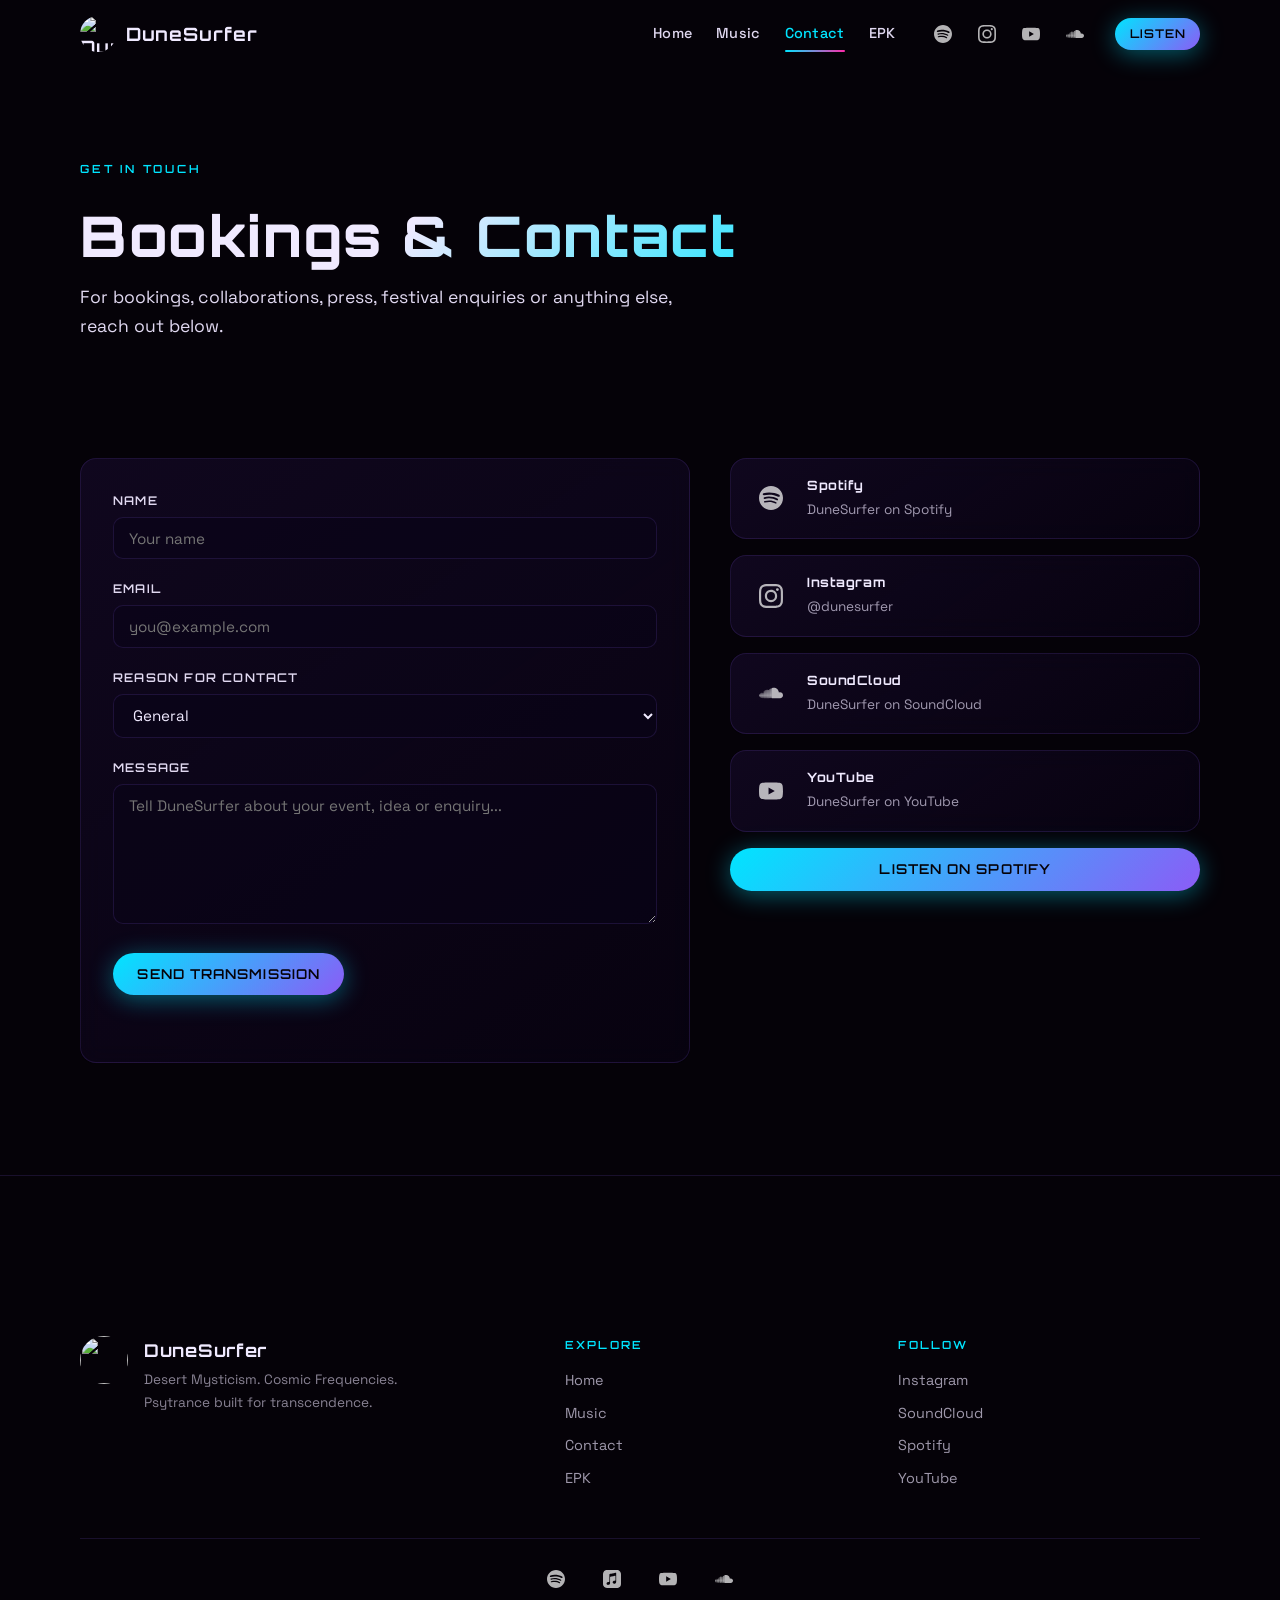
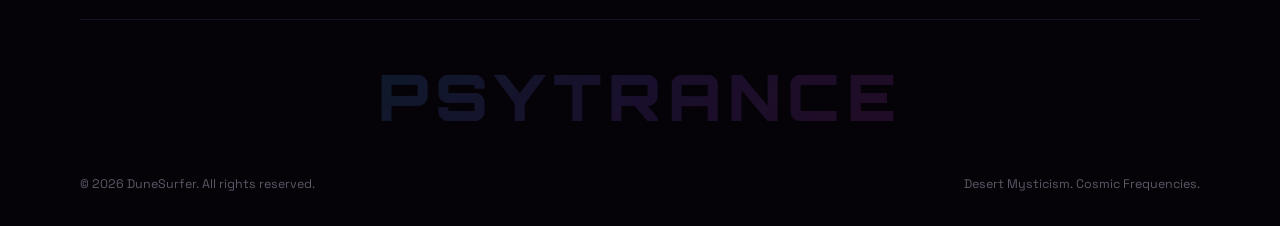
==== contact.html @ 1a1ffea5 "Deploy DuneSurfer website" ====
<!DOCTYPE html>
<html lang="en">
<head>
  <meta charset="UTF-8">
  <meta name="viewport" content="width=device-width, initial-scale=1.0">
  <title>Contact DuneSurfer | Bookings &amp; Enquiries</title>
  <meta name="description" content="Contact DuneSurfer for bookings, collaborations, press and music enquiries.">

  <meta property="og:type" content="website">
  <meta property="og:title" content="Contact DuneSurfer | Bookings &amp; Enquiries">
  <meta property="og:description" content="Bookings, collaborations, press and enquiries for DuneSurfer.">
  <meta property="og:image" content="./assets/images/og-image.jpg">

  <link rel="icon" type="image/png" href="./assets/images/favicon.png">
  <link rel="stylesheet" href="./css/style.css">
</head>
<body>
  <div class="scroll-progress" aria-hidden="true"></div>
  <a class="skip-link" href="#main">Skip to content</a>

  <header class="site-header">
    <div class="header-inner">
      <a class="brand" href="./index.html">
        <img src="./assets/images/dunesurfer-mark.png" alt="DuneSurfer cosmic mandala mark">
        DuneSurfer
      </a>

      <button class="nav-toggle" type="button" aria-expanded="false" aria-controls="site-nav" aria-label="Toggle menu">
        <span></span><span></span><span></span>
      </button>

      <nav id="site-nav" class="main-nav" aria-label="Main navigation">
        <a class="nav-link" href="./index.html">Home</a>
        <a class="nav-link" href="./music.html">Music</a>
        <a class="nav-link" href="./contact.html" aria-current="page">Contact</a>
        <a class="nav-link" href="./epk.html">EPK</a>
        <div class="nav-socials">
          <a class="icon-link" href="#" target="_blank" rel="noopener" aria-label="DuneSurfer on Spotify">
            <img src="./assets/icons/spotify.svg" alt="" aria-hidden="true">
          </a>
          <a class="icon-link" href="#" target="_blank" rel="noopener" aria-label="DuneSurfer on Instagram">
            <img src="./assets/icons/instagram.svg" alt="" aria-hidden="true">
          </a>
          <a class="icon-link" href="#" target="_blank" rel="noopener" aria-label="DuneSurfer on YouTube">
            <img src="./assets/icons/youtube.svg" alt="" aria-hidden="true">
          </a>
          <a class="icon-link" href="#" target="_blank" rel="noopener" aria-label="DuneSurfer on SoundCloud">
            <img src="./assets/icons/soundcloud.svg" alt="" aria-hidden="true">
          </a>
        </div>
        <a class="btn btn-primary btn-small" href="./music.html">Listen</a>
      </nav>
    </div>
  </header>

  <main id="main">
    <section class="page-hero" aria-labelledby="contact-heading">
      <div class="container">
        <span class="section-kicker reveal">Get in touch</span>
        <h1 id="contact-heading" class="reveal">Bookings &amp; Contact</h1>
        <p class="section-lead reveal">For bookings, collaborations, press, festival enquiries or anything else, reach out below.</p>
      </div>
    </section>

    <section style="padding-top: 0;">
      <div class="container contact-layout">

        <form id="contact-form" class="contact-form glass-card reveal" novalidate>
          <input type="hidden" name="access_key" value="YOUR_WEB3FORMS_KEY_HERE">
          <input type="hidden" name="subject" value="DuneSurfer website enquiry">
          <input type="hidden" name="from_name" value="DuneSurfer Website">
          <div class="field">
            <label for="cf-name">Name</label>
            <input id="cf-name" name="name" type="text" autocomplete="name" required
                   placeholder="Your name" aria-describedby="cf-name-error">
            <p class="error-msg" id="cf-name-error">Please enter your name.</p>
          </div>

          <div class="field">
            <label for="cf-email">Email</label>
            <input id="cf-email" name="email" type="email" autocomplete="email" required
                   placeholder="you@example.com" aria-describedby="cf-email-error">
            <p class="error-msg" id="cf-email-error">Please enter a valid email address.</p>
          </div>

          <div class="field">
            <label for="cf-reason">Reason for contact</label>
            <select id="cf-reason" name="reason">
              <option value="Booking">Booking / Festival</option>
              <option value="Collaboration">Collaboration</option>
              <option value="Press">Press / Media</option>
              <option value="Label">Label Enquiry</option>
              <option value="General" selected>General</option>
            </select>
          </div>

          <div class="field">
            <label for="cf-message">Message</label>
            <textarea id="cf-message" name="message" required
                      placeholder="Tell DuneSurfer about your event, idea or enquiry..."
                      aria-describedby="cf-message-error"></textarea>
            <p class="error-msg" id="cf-message-error">Please write a short message (at least a few words).</p>
          </div>

          <input type="checkbox" name="botcheck" class="visually-hidden" tabindex="-1" autocomplete="off">

          <button class="btn btn-primary" type="submit">Send Transmission</button>
          <p id="form-status" class="form-note" role="status" aria-live="polite"></p>
        </form>

        <aside class="contact-side" aria-label="Direct contact channels">
          <div class="contact-card glass-card tilt reveal">
            <a class="icon-link" href="#" target="_blank" rel="noopener" aria-label="DuneSurfer on Spotify">
              <img src="./assets/icons/spotify.svg" alt="" aria-hidden="true">
            </a>
            <div>
              <h3>Spotify</h3>
              <a class="detail" href="#" target="_blank" rel="noopener">DuneSurfer on Spotify</a>
            </div>
          </div>

          <div class="contact-card glass-card tilt reveal">
            <a class="icon-link" href="#" target="_blank" rel="noopener" aria-label="DuneSurfer on Instagram">
              <img src="./assets/icons/instagram.svg" alt="" aria-hidden="true">
            </a>
            <div>
              <h3>Instagram</h3>
              <a class="detail" href="#" target="_blank" rel="noopener">@dunesurfer</a>
            </div>
          </div>

          <div class="contact-card glass-card tilt reveal">
            <a class="icon-link" href="#" target="_blank" rel="noopener" aria-label="DuneSurfer on SoundCloud">
              <img src="./assets/icons/soundcloud.svg" alt="" aria-hidden="true">
            </a>
            <div>
              <h3>SoundCloud</h3>
              <a class="detail" href="#" target="_blank" rel="noopener">DuneSurfer on SoundCloud</a>
            </div>
          </div>

          <div class="contact-card glass-card tilt reveal">
            <a class="icon-link" href="#" target="_blank" rel="noopener" aria-label="DuneSurfer on YouTube">
              <img src="./assets/icons/youtube.svg" alt="" aria-hidden="true">
            </a>
            <div>
              <h3>YouTube</h3>
              <a class="detail" href="#" target="_blank" rel="noopener">DuneSurfer on YouTube</a>
            </div>
          </div>

          <a class="btn btn-primary reveal" href="#" target="_blank" rel="noopener">Listen on Spotify</a>
        </aside>
      </div>
    </section>
  </main>

  <footer class="site-footer">
    <div class="container">
      <div class="footer-wave" aria-hidden="true"></div>

      <div class="footer-grid">
        <div class="footer-brand">
          <img src="./assets/images/dunesurfer-mark.png" alt="">
          <div>
            <h2>DuneSurfer</h2>
            <p>Desert Mysticism. Cosmic Frequencies.<br>Psytrance built for transcendence.</p>
          </div>
        </div>

        <nav class="footer-col" aria-label="Footer navigation">
          <h3>Explore</h3>
          <ul>
            <li><a href="./index.html">Home</a></li>
            <li><a href="./music.html">Music</a></li>
            <li><a href="./contact.html">Contact</a></li>
            <li><a href="./epk.html">EPK</a></li>
          </ul>
        </nav>

        <div class="footer-col">
          <h3>Follow</h3>
          <ul>
            <li><a href="#" target="_blank" rel="noopener">Instagram</a></li>
            <li><a href="#" target="_blank" rel="noopener">SoundCloud</a></li>
            <li><a href="#" target="_blank" rel="noopener">Spotify</a></li>
            <li><a href="#" target="_blank" rel="noopener">YouTube</a></li>
          </ul>
        </div>
      </div>

      <div class="footer-platforms" aria-label="Music platforms">
        <a class="icon-link" href="#" aria-label="DuneSurfer on Spotify"><img src="./assets/icons/spotify.svg" alt="" aria-hidden="true"></a>
        <a class="icon-link" href="#" aria-label="DuneSurfer on Apple Music"><img src="./assets/icons/apple-music.svg" alt="" aria-hidden="true"></a>
        <a class="icon-link" href="#" aria-label="DuneSurfer on YouTube"><img src="./assets/icons/youtube.svg" alt="" aria-hidden="true"></a>
        <a class="icon-link" href="#" aria-label="DuneSurfer on SoundCloud"><img src="./assets/icons/soundcloud.svg" alt="" aria-hidden="true"></a>
      </div>

      <p class="footer-genre">Psytrance</p>

      <div class="footer-bottom">
        <span>&copy; <span id="footer-year">2026</span> DuneSurfer. All rights reserved.</span>
        <span>Desert Mysticism. Cosmic Frequencies.</span>
      </div>
    </div>
  </footer>

  <script src="./js/audio.js"></script>
  <script src="./js/main.js"></script>
</body>
</html>
---- css/style.css ----
/* ========================================================
   DuneSurfer — Surfing Desert Mysticism Meeting Cosmic Frequencies
   Psytrance artist website
   ======================================================== */

/* ---------- Google Fonts ---------- */
@import url('https://fonts.googleapis.com/css2?family=Orbitron:wght@400;500;600;700;800;900&family=Space+Grotesk:wght@400;500;600;700&display=swap');

/* ---------- Design Tokens ---------- */
:root {
  --color-void:        #050208;
  --color-abyss:       #0a0418;
  --color-nebula:      #150a28;
  --color-stardust:    #e0d8f0;
  --color-starlight:   #f0eaff;
  --color-cyan:        #00e5ff;
  --color-magenta:     #ff2aaa;
  --color-violet:      #8b5cf6;
  --color-deep-purple: #6b21a8;
  --color-muted:       #4a2d7a;
  --color-line:        rgba(139, 92, 246, 0.15);
  --color-glow:        rgba(0, 229, 255, 0.40);
  --color-glow-mag:    rgba(255, 42, 170, 0.35);

  --font-display: 'Orbitron', sans-serif;
  --font-body:    'Space Grotesk', sans-serif;

  --radius-card: 16px;
  --radius-pill: 999px;
  --ease-out:    cubic-bezier(0.22, 1, 0.36, 1);
}

/* ---------- Reset ---------- */
*, *::before, *::after { box-sizing: border-box; margin: 0; padding: 0; }

html {
  scroll-behavior: smooth;
  -webkit-text-size-adjust: 100%;
}

body {
  font-family: var(--font-body);
  font-size: 1rem;
  line-height: 1.65;
  color: var(--color-stardust);
  background: var(--color-void);
  -webkit-font-smoothing: antialiased;
  overflow-x: hidden;
}

img { max-width: 100%; height: auto; display: block; }
a { color: var(--color-cyan); text-decoration: none; transition: color 0.2s; }
a:hover { color: var(--color-magenta); }
ul { list-style: none; }
button { cursor: pointer; font: inherit; }
strong { color: var(--color-starlight); font-weight: 600; }
em { font-style: italic; color: var(--color-cyan); }

/* ---------- Accessibility ---------- */
.skip-link {
  position: absolute; top: -100%; left: 16px;
  background: var(--color-cyan); color: var(--color-void);
  padding: 0.6em 1.2em; border-radius: var(--radius-pill);
  font-weight: 600; z-index: 9999;
}
.skip-link:focus { top: 16px; }
.visually-hidden { position: absolute; width: 1px; height: 1px; overflow: hidden; clip: rect(0,0,0,0); white-space: nowrap; }

:focus-visible {
  outline: 2px solid var(--color-cyan);
  outline-offset: 3px;
}

/* ---------- Scroll Progress ---------- */
.scroll-progress {
  position: fixed; top: 0; left: 0;
  width: 100%; height: 2px; z-index: 1000;
  background: linear-gradient(90deg, var(--color-cyan), var(--color-magenta), var(--color-violet));
  transform-origin: left; transform: scaleX(0);
  pointer-events: none;
}

/* ---------- Container ---------- */
.container {
  width: 100%;
  max-width: 1200px;
  margin: 0 auto;
  padding: 0 clamp(1rem, 4vw, 2.5rem);
}

/* ---------- Section Defaults ---------- */
section {
  padding: clamp(4rem, 10vw, 7rem) 0;
}

.section-kicker {
  display: block;
  font-family: var(--font-display);
  font-size: 0.7rem;
  font-weight: 600;
  letter-spacing: 0.25em;
  text-transform: uppercase;
  color: var(--color-cyan);
  margin-bottom: 0.75rem;
}

.section-title {
  font-family: var(--font-display);
  font-size: clamp(1.8rem, 4.5vw, 3rem);
  font-weight: 700;
  line-height: 1.15;
  color: var(--color-starlight);
  background: linear-gradient(135deg, var(--color-starlight) 30%, var(--color-cyan) 70%, var(--color-magenta));
  -webkit-background-clip: text;
  background-clip: text;
  -webkit-text-fill-color: transparent;
  margin-bottom: 1.5rem;
}

.section-lead {
  font-size: 1.1rem;
  max-width: 640px;
  color: var(--color-stardust);
  opacity: 0.85;
  margin-bottom: 2.5rem;
}

/* ---------- Scroll Reveal ---------- */
.reveal {
  opacity: 0;
  transform: translateY(32px);
  transition: opacity 0.7s var(--ease-out), transform 0.7s var(--ease-out);
}
.reveal.visible {
  opacity: 1;
  transform: translateY(0);
}

/* ======================== HEADER ======================== */
.site-header {
  position: fixed; top: 0; left: 0; width: 100%;
  z-index: 900;
  transition: background 0.3s, backdrop-filter 0.3s;
}
.site-header.scrolled {
  background: rgba(5, 2, 8, 0.85);
  backdrop-filter: blur(18px) saturate(1.4);
  -webkit-backdrop-filter: blur(18px) saturate(1.4);
  border-bottom: 1px solid var(--color-line);
}

.header-inner {
  display: flex;
  align-items: center;
  justify-content: space-between;
  max-width: 1200px;
  margin: 0 auto;
  padding: 1rem clamp(1rem, 4vw, 2.5rem);
}

.brand {
  display: flex;
  align-items: center;
  gap: 0.6rem;
  font-family: var(--font-display);
  font-size: 1.15rem;
  font-weight: 700;
  color: var(--color-starlight);
  text-decoration: none;
  letter-spacing: 0.05em;
}
.brand img { width: 36px; height: 36px; border-radius: 50%; }
.brand:hover { color: var(--color-cyan); }

.main-nav {
  display: flex;
  align-items: center;
  gap: 1.5rem;
}

.nav-link {
  position: relative;
  font-size: 0.9rem;
  font-weight: 500;
  color: var(--color-stardust);
  text-decoration: none;
  transition: color 0.2s;
  letter-spacing: 0.02em;
}
.nav-link:hover { color: var(--color-cyan); }
.nav-link[aria-current="page"] { color: var(--color-cyan); }
.nav-link[aria-current="page"]::after {
  content: '';
  position: absolute; left: 0; bottom: -6px;
  width: 100%; height: 2px;
  background: linear-gradient(90deg, var(--color-cyan), var(--color-magenta));
  border-radius: 2px;
}

.nav-socials {
  display: flex;
  gap: 0.75rem;
  margin-left: 0.5rem;
}

.icon-link {
  display: inline-flex;
  align-items: center; justify-content: center;
  width: 32px; height: 32px;
  transition: transform 0.2s, opacity 0.2s;
  opacity: 0.7;
}
.icon-link:hover { transform: scale(1.15); opacity: 1; }
.icon-link img { width: 18px; height: 18px; filter: brightness(0) invert(1); }

/* Mobile nav toggle */
.nav-toggle {
  display: none;
  flex-direction: column;
  gap: 5px;
  background: none; border: none;
  padding: 8px;
  z-index: 910;
}
.nav-toggle span {
  display: block;
  width: 24px; height: 2px;
  background: var(--color-starlight);
  border-radius: 2px;
  transition: transform 0.3s var(--ease-out), opacity 0.2s;
}
.nav-toggle.open span:nth-child(1) { transform: translateY(7px) rotate(45deg); }
.nav-toggle.open span:nth-child(2) { opacity: 0; }
.nav-toggle.open span:nth-child(3) { transform: translateY(-7px) rotate(-45deg); }

/* ======================== BUTTONS ======================== */
.btn {
  display: inline-flex;
  align-items: center; justify-content: center;
  gap: 0.5rem;
  padding: 0.75em 1.8em;
  font-family: var(--font-display);
  font-size: 0.85rem;
  font-weight: 600;
  letter-spacing: 0.08em;
  text-transform: uppercase;
  border-radius: var(--radius-pill);
  border: none;
  text-decoration: none;
  transition: transform 0.25s var(--ease-out), box-shadow 0.3s, background 0.3s;
  cursor: pointer;
}
.btn:hover { transform: translateY(-2px); }

.btn-primary {
  background: linear-gradient(135deg, var(--color-cyan), var(--color-violet));
  color: var(--color-void);
  box-shadow: 0 4px 24px var(--color-glow);
}
.btn-primary:hover {
  box-shadow: 0 8px 40px var(--color-glow);
  color: var(--color-void);
}

.btn-secondary {
  background: transparent;
  color: var(--color-stardust);
  border: 1px solid rgba(139, 92, 246, 0.4);
  backdrop-filter: blur(8px);
}
.btn-secondary:hover {
  border-color: var(--color-cyan);
  color: var(--color-cyan);
  box-shadow: 0 0 20px rgba(0, 229, 255, 0.15);
}

.btn-small { padding: 0.5em 1.2em; font-size: 0.75rem; }

/* ======================== GLASS CARD ======================== */
.glass-card {
  position: relative;
  background: linear-gradient(145deg, rgba(21, 10, 40, 0.7), rgba(10, 4, 24, 0.5));
  border: 1px solid var(--color-line);
  border-radius: var(--radius-card);
  backdrop-filter: blur(12px);
  -webkit-backdrop-filter: blur(12px);
  overflow: hidden;
  transition: border-color 0.3s, box-shadow 0.4s, transform 0.4s var(--ease-out);
}
.glass-card::before {
  content: '';
  position: absolute; inset: 0;
  background: radial-gradient(
    600px circle at var(--mx, 50%) var(--my, 50%),
    rgba(0, 229, 255, 0.06),
    transparent 60%
  );
  pointer-events: none;
  opacity: 0;
  transition: opacity 0.4s;
}
.glass-card:hover::before { opacity: 1; }
.glass-card:hover {
  border-color: rgba(0, 229, 255, 0.3);
  box-shadow: 0 24px 64px rgba(0, 0, 0, 0.5), 0 0 30px rgba(0, 229, 255, 0.08);
}

/* shimmer sweep on hover */
.glass-card::after {
  content: '';
  position: absolute; inset: 0;
  background: linear-gradient(105deg, transparent 40%, rgba(0, 229, 255, 0.04) 45%, rgba(0, 229, 255, 0.08) 50%, rgba(0, 229, 255, 0.04) 55%, transparent 60%);
  transform: translateX(-100%);
  pointer-events: none;
}
.glass-card:hover::after {
  animation: shimmerSweep 0.8s ease forwards;
}
@keyframes shimmerSweep {
  to { transform: translateX(100%); }
}

/* ======================== HERO ======================== */
.hero {
  position: relative;
  min-height: 100vh;
  display: flex;
  align-items: center;
  overflow: hidden;
  padding-top: 5rem;
}

.hero-bg {
  position: absolute; inset: 0;
  background: radial-gradient(ellipse at 30% 40%, rgba(139, 92, 246, 0.15) 0%, transparent 60%),
              radial-gradient(ellipse at 70% 60%, rgba(0, 229, 255, 0.08) 0%, transparent 50%),
              radial-gradient(ellipse at 50% 80%, rgba(255, 42, 170, 0.06) 0%, transparent 40%);
  pointer-events: none;
}

.hero-grain {
  position: absolute; inset: 0;
  background-image: url('data:image/svg+xml,<svg xmlns="http://www.w3.org/2000/svg" viewBox="0 0 200 200"><filter id="n"><feTurbulence type="fractalNoise" baseFrequency="0.9" numOctaves="4" stitchTiles="stitch"/></filter><rect width="100%" height="100%" filter="url(%23n)" opacity="0.03"/></svg>');
  background-repeat: repeat;
  pointer-events: none;
  opacity: 0.5;
}

.hero-grid {
  display: grid;
  grid-template-columns: 1fr 1fr;
  gap: 3rem;
  align-items: center;
  position: relative;
  z-index: 2;
}

.hero-eyebrow {
  display: inline-flex;
  align-items: center;
  gap: 0.5rem;
  font-family: var(--font-display);
  font-size: 0.7rem;
  font-weight: 600;
  letter-spacing: 0.25em;
  text-transform: uppercase;
  color: var(--color-cyan);
  margin-bottom: 1rem;
}
.hero-eyebrow .dot {
  width: 6px; height: 6px;
  border-radius: 50%;
  background: var(--color-cyan);
  box-shadow: 0 0 8px var(--color-cyan);
  animation: pulse-dot 2s ease-in-out infinite;
}
@keyframes pulse-dot {
  0%, 100% { opacity: 1; box-shadow: 0 0 8px var(--color-cyan); }
  50% { opacity: 0.5; box-shadow: 0 0 16px var(--color-cyan); }
}

.hero-title {
  font-family: var(--font-display);
  font-size: clamp(2.5rem, 6vw, 4.5rem);
  font-weight: 900;
  line-height: 1.05;
  letter-spacing: 0.04em;
  background: linear-gradient(135deg, var(--color-starlight) 20%, var(--color-cyan) 50%, var(--color-magenta) 80%);
  -webkit-background-clip: text;
  background-clip: text;
  -webkit-text-fill-color: transparent;
  margin-bottom: 0.75rem;
}

.hero-tagline-wrap {
  display: flex;
  align-items: center;
  gap: 1rem;
  margin-bottom: 1.25rem;
}
.tagline-col {}
.tagline-dash {
  color: var(--color-muted);
  font-size: 1.5rem;
  opacity: 0.4;
}
.hero-tagline {
  font-family: var(--font-display);
  font-size: clamp(0.75rem, 1.5vw, 0.95rem);
  font-weight: 600;
  letter-spacing: 0.08em;
  text-transform: uppercase;
  color: var(--color-stardust);
}
.hero-subtitle {
  font-size: 0.85rem;
  color: var(--color-cyan);
  opacity: 0.8;
}

.hero-sub {
  font-size: 1.05rem;
  color: var(--color-stardust);
  opacity: 0.8;
  max-width: 520px;
  margin-bottom: 2rem;
}

.hero-actions {
  display: flex;
  flex-wrap: wrap;
  gap: 1rem;
  align-items: center;
}

.sound-status {
  display: none;
  align-items: center;
  gap: 0.4rem;
  font-size: 0.8rem;
  color: var(--color-cyan);
  font-weight: 500;
}
.sound-status.active { display: inline-flex; }
.pulse-dot {
  width: 6px; height: 6px;
  border-radius: 50%;
  background: var(--color-cyan);
  box-shadow: 0 0 8px var(--color-cyan);
  animation: pulse-dot 1.5s ease-in-out infinite;
}

/* 3D Portal Stage */
.portal-stage {
  position: relative;
  aspect-ratio: 1;
  max-width: 500px;
  margin: 0 auto;
}

#sound-portal {
  width: 100%;
  height: 100%;
  border-radius: 50%;
}

.portal-fallback {
  display: none;
  width: 100%;
  height: 100%;
  align-items: center;
  justify-content: center;
}
.portal-fallback .fallback-mark {
  width: 60%;
  border-radius: 50%;
  animation: breathe 4s ease-in-out infinite;
  filter: drop-shadow(0 0 30px var(--color-cyan)) drop-shadow(0 0 60px var(--color-violet));
}
@keyframes breathe {
  0%, 100% { transform: scale(1); opacity: 0.8; }
  50% { transform: scale(1.06); opacity: 1; }
}

.scroll-cue {
  position: absolute;
  bottom: 2rem;
  left: 50%;
  transform: translateX(-50%);
  font-family: var(--font-display);
  font-size: 0.65rem;
  letter-spacing: 0.3em;
  text-transform: uppercase;
  color: var(--color-muted);
  animation: float-cue 2s ease-in-out infinite;
}
@keyframes float-cue {
  0%, 100% { transform: translateX(-50%) translateY(0); }
  50% { transform: translateX(-50%) translateY(6px); }
}

/* ======================== CAPSULES (The Sound) ======================== */
.capsule-grid {
  display: grid;
  grid-template-columns: repeat(auto-fit, minmax(200px, 1fr));
  gap: 1.25rem;
  margin-top: 2rem;
}

.capsule {
  padding: 1.5rem;
}
.capsule h3 {
  font-family: var(--font-display);
  font-size: 0.95rem;
  font-weight: 700;
  color: var(--color-starlight);
  margin-bottom: 0.5rem;
  letter-spacing: 0.04em;
}
.capsule p {
  font-size: 0.85rem;
  opacity: 0.7;
  margin-bottom: 1rem;
}

.capsule-controls {
  display: flex;
  align-items: center;
  gap: 0.75rem;
}

.play-btn {
  width: 36px; height: 36px;
  border-radius: 50%;
  border: 1px solid rgba(0, 229, 255, 0.3);
  background: rgba(0, 229, 255, 0.08);
  display: inline-flex;
  align-items: center; justify-content: center;
  transition: background 0.2s, border-color 0.2s, box-shadow 0.3s;
  flex-shrink: 0;
}
.play-btn svg { width: 16px; height: 16px; fill: var(--color-cyan); }
.play-btn .icon-pause { display: none; }
.play-btn[aria-pressed="true"] .icon-play { display: none; }
.play-btn[aria-pressed="true"] .icon-pause { display: block; }
.play-btn:hover {
  background: rgba(0, 229, 255, 0.15);
  border-color: var(--color-cyan);
  box-shadow: 0 0 16px rgba(0, 229, 255, 0.2);
}
.play-btn[aria-disabled="true"] { opacity: 0.35; pointer-events: none; }

.waveform {
  display: flex;
  align-items: flex-end;
  gap: 2px;
  height: 24px;
  flex: 1;
}
.waveform span {
  flex: 1;
  background: var(--color-muted);
  border-radius: 1px;
  transition: background 0.3s;
}
.waveform.active span {
  background: var(--color-cyan);
  animation: waveBar 0.6s ease-in-out infinite alternate;
}
@keyframes waveBar {
  to { opacity: 0.4; }
}

.capsule-status {
  display: block;
  font-size: 0.75rem;
  color: var(--color-cyan);
  min-height: 1.2em;
  margin-top: 0.5rem;
}

.sound-hint {
  text-align: center;
  font-size: 0.85rem;
  color: var(--color-muted);
  margin-top: 2rem;
}

/* ======================== IDENTITY GRID ======================== */
.identity-grid {
  display: grid;
  grid-template-columns: repeat(auto-fit, minmax(200px, 1fr));
  gap: 1.25rem;
}

.identity-card {
  padding: 1.75rem;
  text-align: center;
}
.identity-card .symbol {
  width: 48px; height: 48px;
  margin: 0 auto 1rem;
}
.identity-card .symbol svg {
  width: 100%; height: 100%;
  fill: none;
  stroke: var(--color-cyan);
  stroke-width: 2;
}
.identity-card h3 {
  font-family: var(--font-display);
  font-size: 0.85rem;
  font-weight: 700;
  color: var(--color-starlight);
  margin-bottom: 0.5rem;
  letter-spacing: 0.04em;
}
.identity-card p {
  font-size: 0.85rem;
  opacity: 0.7;
}

/* ======================== FEATURED RELEASE ======================== */
.featured-wrap {
  display: grid;
  grid-template-columns: 1fr 1.2fr;
  gap: 2.5rem;
  align-items: center;
}

.cover-frame {
  border-radius: var(--radius-card);
  overflow: hidden;
  box-shadow: 0 24px 64px rgba(0, 0, 0, 0.6), 0 0 40px rgba(139, 92, 246, 0.1);
}
.cover-frame img {
  width: 100%;
  aspect-ratio: 1;
  object-fit: cover;
}

.featured-panel .release-date {
  display: inline-block;
  font-family: var(--font-display);
  font-size: 0.7rem;
  font-weight: 600;
  letter-spacing: 0.2em;
  text-transform: uppercase;
  color: var(--color-cyan);
  margin-bottom: 0.5rem;
}
.featured-panel h3 {
  font-family: var(--font-display);
  font-size: clamp(1.5rem, 3vw, 2.2rem);
  font-weight: 800;
  color: var(--color-starlight);
  margin-bottom: 0.75rem;
  letter-spacing: 0.02em;
}
.featured-panel .desc {
  font-size: 1rem;
  opacity: 0.8;
  margin-bottom: 1.5rem;
}

.player-row {
  display: flex;
  align-items: center;
  gap: 0.75rem;
  margin-bottom: 1.5rem;
}

.platform-row {
  display: flex;
  flex-wrap: wrap;
  gap: 0.75rem;
}

.platform-btn {
  display: inline-flex;
  align-items: center;
  gap: 0.4rem;
  padding: 0.5em 1em;
  font-size: 0.8rem;
  font-weight: 500;
  color: var(--color-stardust);
  border: 1px solid var(--color-line);
  border-radius: var(--radius-pill);
  background: rgba(21, 10, 40, 0.5);
  transition: border-color 0.2s, color 0.2s, box-shadow 0.3s;
  text-decoration: none;
}
.platform-btn img { width: 16px; height: 16px; filter: brightness(0) invert(1); opacity: 0.7; }
.platform-btn:hover {
  border-color: var(--color-cyan);
  color: var(--color-cyan);
  box-shadow: 0 0 16px rgba(0, 229, 255, 0.1);
}

/* ======================== STATEMENT ======================== */
.statement {
  text-align: center;
  padding: clamp(5rem, 12vw, 8rem) 0;
}
.statement h2 {
  font-family: var(--font-display);
  font-size: clamp(1.4rem, 3.5vw, 2.4rem);
  font-weight: 700;
  color: var(--color-starlight);
  max-width: 700px;
  margin: 0 auto 1.5rem;
  letter-spacing: 0.02em;
}
.statement p {
  font-size: 1.05rem;
  max-width: 600px;
  margin: 0 auto;
  opacity: 0.8;
}

.glow-divider {
  width: 80px;
  height: 2px;
  border: none;
  background: linear-gradient(90deg, var(--color-cyan), var(--color-magenta));
  margin: 0 auto 1.5rem;
  box-shadow: 0 0 12px var(--color-glow);
}

/* ======================== CTA FINAL ======================== */
.cta-final {
  text-align: center;
  background: var(--color-abyss);
  border-top: 1px solid var(--color-line);
}
.cta-final h2 {
  font-family: var(--font-display);
  font-size: clamp(1.6rem, 4vw, 2.6rem);
  font-weight: 800;
  color: var(--color-starlight);
  margin-bottom: 1.5rem;
  letter-spacing: 0.02em;
}
.cta-final .hero-actions { justify-content: center; }

/* ======================== PAGE HERO (inner pages) ======================== */
.page-hero {
  padding-top: clamp(8rem, 16vw, 10rem);
  padding-bottom: clamp(3rem, 6vw, 5rem);
}
.page-hero h1 {
  font-family: var(--font-display);
  font-size: clamp(2rem, 5vw, 3.5rem);
  font-weight: 800;
  color: var(--color-starlight);
  background: linear-gradient(135deg, var(--color-starlight) 30%, var(--color-cyan) 70%, var(--color-magenta));
  -webkit-background-clip: text;
  background-clip: text;
  -webkit-text-fill-color: transparent;
  letter-spacing: 0.03em;
}

/* ======================== RELEASES GRID ======================== */
.releases-grid {
  display: grid;
  grid-template-columns: repeat(auto-fill, minmax(280px, 1fr));
  gap: 1.5rem;
}

.release-card {
  padding: 1.25rem;
}
.release-card img {
  width: 100%;
  aspect-ratio: 1;
  object-fit: cover;
  border-radius: 8px;
  margin-bottom: 1rem;
}
.release-card h3 {
  font-family: var(--font-display);
  font-size: 0.95rem;
  font-weight: 700;
  color: var(--color-starlight);
  margin-bottom: 0.25rem;
  letter-spacing: 0.03em;
}
.release-card .release-artist {
  font-size: 0.8rem;
  color: var(--color-cyan);
  margin-bottom: 0.25rem;
}
.release-card .release-date {
  display: block;
  font-size: 0.75rem;
  color: var(--color-muted);
  margin-bottom: 0.5rem;
  font-family: var(--font-display);
  letter-spacing: 0.1em;
}
.release-card .desc {
  font-size: 0.85rem;
  opacity: 0.7;
  margin-bottom: 1rem;
}
.release-card .platform-row {
  margin-top: auto;
}

/* ======================== CONTACT ======================== */
.contact-layout {
  display: grid;
  grid-template-columns: 1.3fr 1fr;
  gap: 2.5rem;
  align-items: start;
}

.contact-form {
  padding: 2rem;
}
.contact-form .field {
  margin-bottom: 1.25rem;
}
.contact-form label {
  display: block;
  font-family: var(--font-display);
  font-size: 0.75rem;
  font-weight: 600;
  letter-spacing: 0.1em;
  text-transform: uppercase;
  color: var(--color-stardust);
  margin-bottom: 0.4rem;
}
.contact-form input,
.contact-form select,
.contact-form textarea {
  width: 100%;
  padding: 0.7em 1em;
  font-family: var(--font-body);
  font-size: 0.95rem;
  color: var(--color-starlight);
  background: rgba(10, 4, 24, 0.6);
  border: 1px solid var(--color-line);
  border-radius: 10px;
  transition: border-color 0.2s, box-shadow 0.2s;
}
.contact-form input:focus,
.contact-form select:focus,
.contact-form textarea:focus {
  outline: none;
  border-color: var(--color-cyan);
  box-shadow: 0 0 12px rgba(0, 229, 255, 0.15);
}
.contact-form textarea { min-height: 140px; resize: vertical; }
.contact-form select { cursor: pointer; }
.contact-form select option { background: var(--color-abyss); color: var(--color-stardust); }

.error-msg {
  font-size: 0.78rem;
  color: var(--color-magenta);
  margin-top: 0.3rem;
  display: none;
}
.field.invalid .error-msg { display: block; }
.field.invalid input,
.field.invalid textarea {
  border-color: var(--color-magenta);
}

.form-note {
  font-size: 0.85rem;
  margin-top: 1rem;
  min-height: 1.4em;
}

.contact-side {
  display: flex;
  flex-direction: column;
  gap: 1rem;
}

.contact-card {
  display: flex;
  align-items: center;
  gap: 1rem;
  padding: 1rem 1.25rem;
}
.contact-card .icon-link {
  width: 40px; height: 40px;
  flex-shrink: 0;
}
.contact-card .icon-link img { width: 24px; height: 24px; }
.contact-card h3 {
  font-family: var(--font-display);
  font-size: 0.8rem;
  font-weight: 700;
  color: var(--color-starlight);
  letter-spacing: 0.04em;
}
.contact-card .detail {
  font-size: 0.85rem;
  color: var(--color-stardust);
  opacity: 0.7;
}
.contact-card .detail:hover { color: var(--color-cyan); opacity: 1; }

/* ======================== EPK ======================== */
.epk-bio-grid {
  display: grid;
  grid-template-columns: 1fr 1.4fr;
  gap: 2.5rem;
  align-items: center;
}
.epk-bio-photo img {
  border-radius: var(--radius-card);
  box-shadow: 0 24px 64px rgba(0, 0, 0, 0.5);
}
.epk-bio-text .section-title { margin-top: 0.5rem; }
.epk-bio-text p { margin-bottom: 1rem; opacity: 0.85; }

.epk-meta {
  display: grid;
  grid-template-columns: 1fr 1fr;
  gap: 0.75rem 1.5rem;
  margin-top: 1.5rem;
  padding-top: 1.5rem;
  border-top: 1px solid var(--color-line);
}
.epk-meta div { }
.epk-meta dt {
  font-family: var(--font-display);
  font-size: 0.65rem;
  font-weight: 600;
  letter-spacing: 0.15em;
  text-transform: uppercase;
  color: var(--color-cyan);
}
.epk-meta dd {
  font-size: 0.95rem;
  color: var(--color-starlight);
}

.epk-assets-grid {
  display: grid;
  grid-template-columns: repeat(auto-fill, minmax(160px, 1fr));
  gap: 1rem;
}
.epk-asset {
  padding: 0.75rem;
  text-align: center;
}
.epk-asset img {
  width: 100%;
  aspect-ratio: 1;
  object-fit: cover;
  border-radius: 8px;
  margin-bottom: 0.5rem;
}
.epk-asset-label {
  font-size: 0.75rem;
  font-weight: 500;
  color: var(--color-stardust);
  opacity: 0.7;
}

.epk-photos-grid {
  display: grid;
  grid-template-columns: repeat(auto-fill, minmax(280px, 1fr));
  gap: 1rem;
}
.epk-photo {
  padding: 0.5rem;
  border-radius: var(--radius-card);
}
.epk-photo img {
  width: 100%;
  border-radius: 8px;
  aspect-ratio: 16/10;
  object-fit: cover;
}

.epk-links-grid {
  display: grid;
  grid-template-columns: repeat(auto-fit, minmax(180px, 1fr));
  gap: 1rem;
}
.epk-link-card {
  padding: 1.5rem;
  text-align: center;
}
.epk-link-card img {
  width: 32px; height: 32px;
  margin: 0 auto 0.75rem;
  filter: brightness(0) invert(1);
  opacity: 0.8;
}
.epk-link-card h3 {
  font-family: var(--font-display);
  font-size: 0.8rem;
  font-weight: 700;
  color: var(--color-starlight);
  margin-bottom: 0.4rem;
  letter-spacing: 0.04em;
}
.epk-link-card a {
  font-size: 0.8rem;
}

/* ======================== FOOTER ======================== */
.site-footer {
  position: relative;
  padding: clamp(3rem, 8vw, 5rem) 0 2rem;
  background: var(--color-void);
  border-top: 1px solid var(--color-line);
  overflow: hidden;
}

.footer-wave {
  display: flex;
  gap: 2px;
  height: 40px;
  align-items: flex-end;
  margin-bottom: 2.5rem;
  opacity: 0.3;
}
.footer-wave span {
  flex: 1;
  background: linear-gradient(to top, var(--color-cyan), var(--color-violet));
  border-radius: 1px 1px 0 0;
  animation: footerBar 1.2s ease-in-out infinite alternate;
}
@keyframes footerBar {
  to { opacity: 0.3; transform: scaleY(0.3); }
}

.footer-grid {
  display: grid;
  grid-template-columns: 1.5fr 1fr 1fr;
  gap: 2rem;
  margin-bottom: 2.5rem;
}

.footer-brand {
  display: flex;
  align-items: flex-start;
  gap: 1rem;
}
.footer-brand img { width: 48px; height: 48px; border-radius: 50%; }
.footer-brand h2 {
  font-family: var(--font-display);
  font-size: 1.1rem;
  font-weight: 700;
  color: var(--color-starlight);
  letter-spacing: 0.04em;
}
.footer-brand p {
  font-size: 0.85rem;
  opacity: 0.6;
  margin-top: 0.25rem;
}

.footer-col h3 {
  font-family: var(--font-display);
  font-size: 0.7rem;
  font-weight: 600;
  letter-spacing: 0.2em;
  text-transform: uppercase;
  color: var(--color-cyan);
  margin-bottom: 0.75rem;
}
.footer-col li { margin-bottom: 0.4rem; }
.footer-col a {
  font-size: 0.9rem;
  color: var(--color-stardust);
  opacity: 0.7;
  transition: opacity 0.2s, color 0.2s;
}
.footer-col a:hover { opacity: 1; color: var(--color-cyan); }

.footer-platforms {
  display: flex;
  justify-content: center;
  gap: 1.5rem;
  padding: 1.5rem 0;
  border-top: 1px solid var(--color-line);
  border-bottom: 1px solid var(--color-line);
  margin-bottom: 1.5rem;
}

.footer-genre {
  font-family: var(--font-display);
  font-size: clamp(2rem, 6vw, 4rem);
  font-weight: 900;
  text-align: center;
  letter-spacing: 0.1em;
  text-transform: uppercase;
  background: linear-gradient(135deg, var(--color-cyan), var(--color-violet), var(--color-magenta));
  -webkit-background-clip: text;
  background-clip: text;
  -webkit-text-fill-color: transparent;
  opacity: 0.15;
  margin-bottom: 1.5rem;
}

.footer-bottom {
  display: flex;
  justify-content: space-between;
  font-size: 0.78rem;
  color: var(--color-stardust);
  opacity: 0.4;
}

/* ======================== STARFIELD BACKGROUND ======================== */
.starfield {
  position: fixed;
  inset: 0;
  z-index: -1;
  pointer-events: none;
  overflow: hidden;
}
.starfield .star {
  position: absolute;
  width: 2px; height: 2px;
  background: white;
  border-radius: 50%;
  animation: twinkle var(--dur, 3s) ease-in-out infinite alternate;
}
@keyframes twinkle {
  0%, 100% { opacity: var(--o1, 0.2); }
  50% { opacity: var(--o2, 0.8); }
}

/* ======================== RESPONSIVE ======================== */
@media (max-width: 1024px) {
  .hero-grid { grid-template-columns: 1fr; text-align: center; }
  .hero-copy { order: 1; }
  .portal-stage { order: 0; max-width: 350px; }
  .hero-tagline-wrap { justify-content: center; }
  .hero-sub { margin-left: auto; margin-right: auto; }
  .hero-actions { justify-content: center; }
  .featured-wrap { grid-template-columns: 1fr; }
  .cover-frame { max-width: 400px; margin: 0 auto; }
  .epk-bio-grid { grid-template-columns: 1fr; }
  .epk-bio-photo { max-width: 400px; margin: 0 auto; }
}

@media (max-width: 760px) {
  .nav-toggle { display: flex; }
  .main-nav {
    position: fixed; inset: 0;
    flex-direction: column;
    justify-content: center;
    gap: 2rem;
    background: rgba(5, 2, 8, 0.97);
    backdrop-filter: blur(24px);
    -webkit-backdrop-filter: blur(24px);
    opacity: 0;
    pointer-events: none;
    transition: opacity 0.3s;
    z-index: 900;
  }
  .main-nav.open { opacity: 1; pointer-events: auto; }
  .nav-link { font-size: 1.3rem; }
  .nav-socials { margin-left: 0; }

  .contact-layout { grid-template-columns: 1fr; }
  .footer-grid { grid-template-columns: 1fr; gap: 1.5rem; }
  .footer-bottom { flex-direction: column; gap: 0.3rem; text-align: center; }
}

/* ======================== REDUCED MOTION ======================== */
@media (prefers-reduced-motion: reduce) {
  *, *::before, *::after {
    animation-duration: 0.01ms !important;
    animation-iteration-count: 1 !important;
    transition-duration: 0.01ms !important;
  }
  .reveal { opacity: 1; transform: none; }
  .scroll-cue { display: none; }
  html { scroll-behavior: auto; }
}
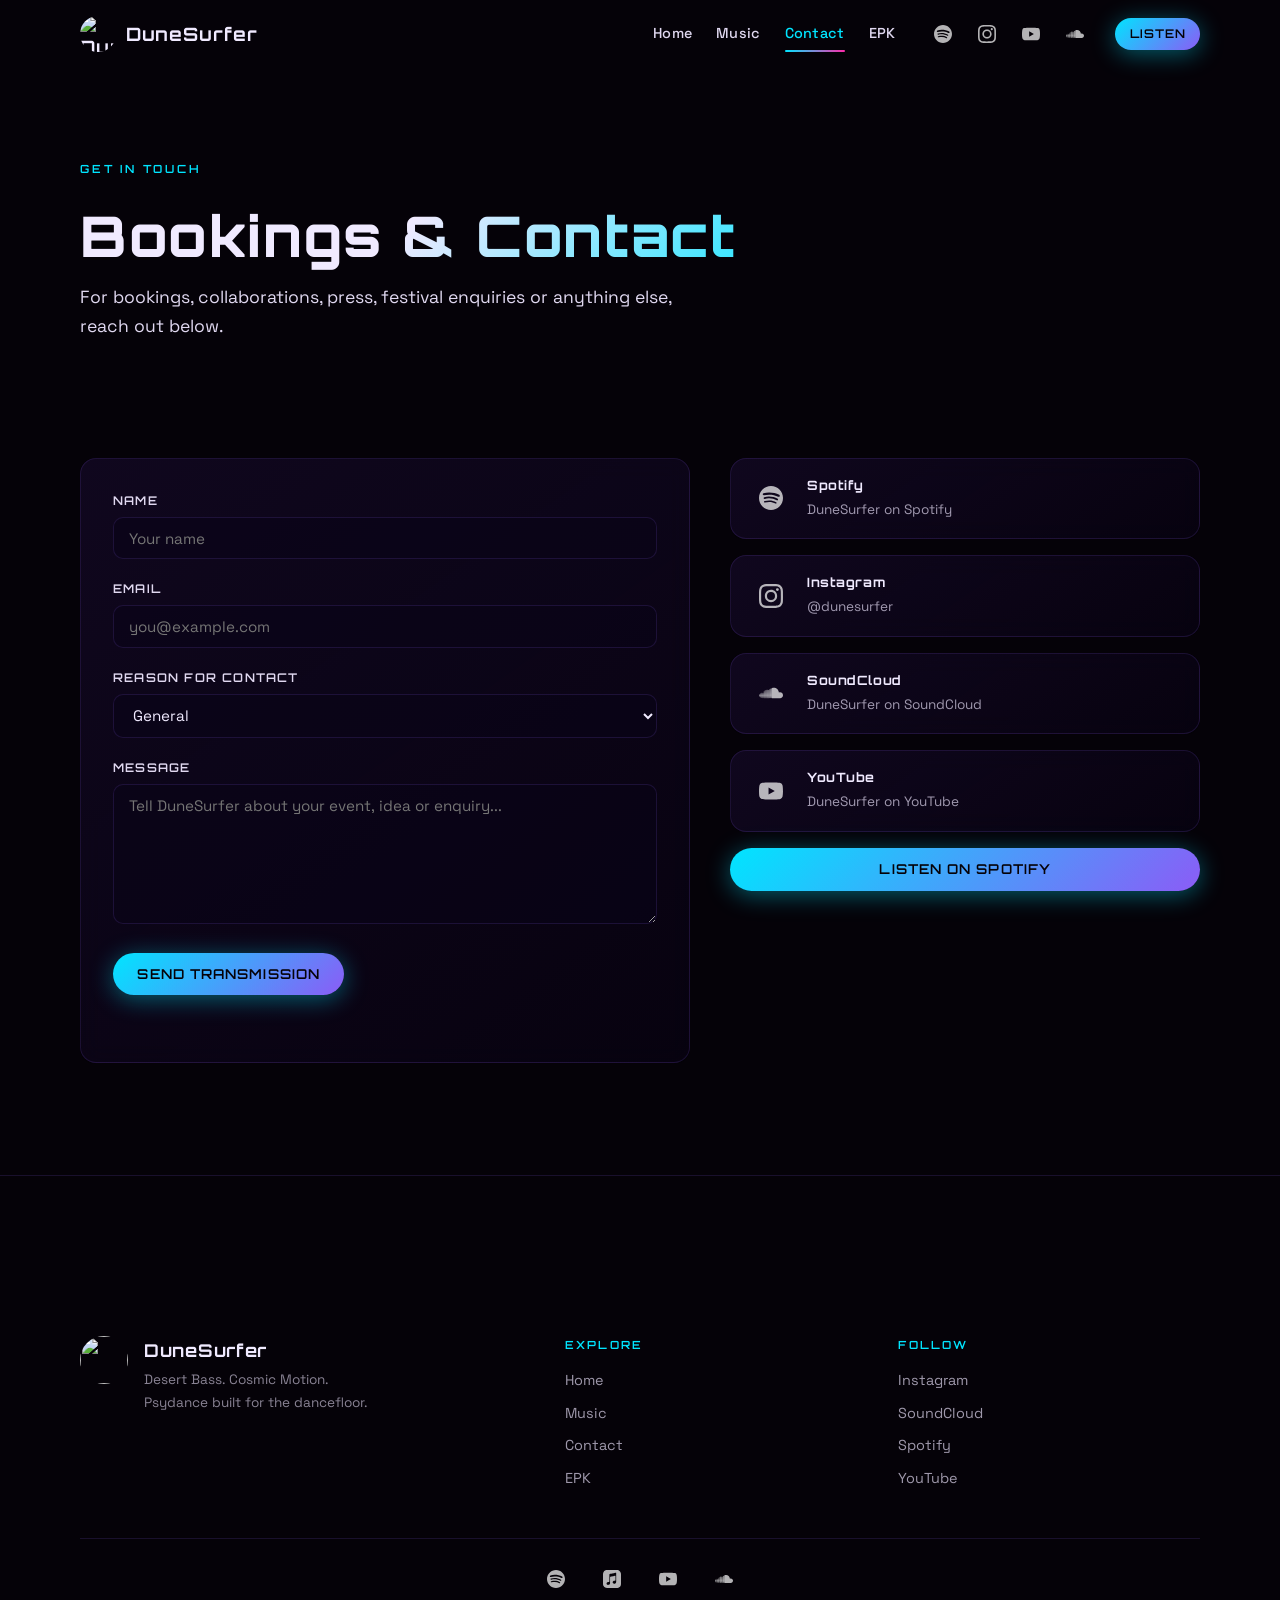
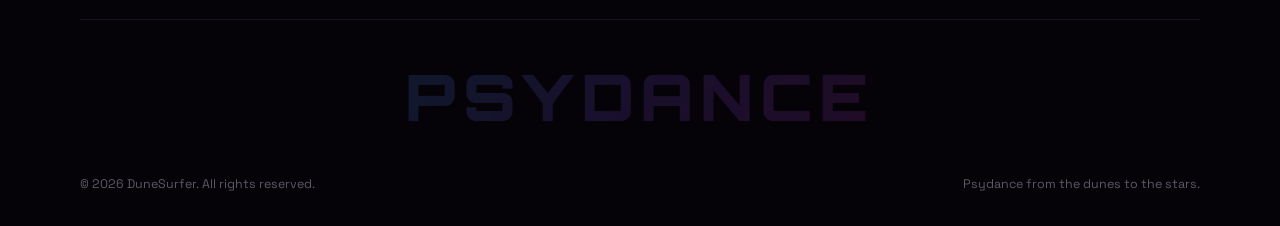
==== commit b3dec757: "Psydance rebrand + Web3Forms contact form live" ====
--- a/contact.html
+++ b/contact.html
@@ -66,9 +66,10 @@
       <div class="container contact-layout">
 
         <form id="contact-form" class="contact-form glass-card reveal" novalidate>
-          <input type="hidden" name="access_key" value="YOUR_WEB3FORMS_KEY_HERE">
+          <input type="hidden" name="access_key" value="74fcd21e-52dd-46b4-9dc5-81939fe8c9ba">
           <input type="hidden" name="subject" value="DuneSurfer website enquiry">
           <input type="hidden" name="from_name" value="DuneSurfer Website">
+          <input type="hidden" name="ccemail" value="dunesurferproductions@gmail.com">
           <div class="field">
             <label for="cf-name">Name</label>
             <input id="cf-name" name="name" type="text" autocomplete="name" required
@@ -164,7 +165,7 @@
           <img src="./assets/images/dunesurfer-mark.png" alt="">
           <div>
             <h2>DuneSurfer</h2>
-            <p>Desert Mysticism. Cosmic Frequencies.<br>Psytrance built for transcendence.</p>
+            <p>Desert Bass. Cosmic Motion.<br>Psydance built for the dancefloor.</p>
           </div>
         </div>
 
@@ -196,11 +197,11 @@
         <a class="icon-link" href="#" aria-label="DuneSurfer on SoundCloud"><img src="./assets/icons/soundcloud.svg" alt="" aria-hidden="true"></a>
       </div>
 
-      <p class="footer-genre">Psytrance</p>
+      <p class="footer-genre">Psydance</p>
 
       <div class="footer-bottom">
         <span>&copy; <span id="footer-year">2026</span> DuneSurfer. All rights reserved.</span>
-        <span>Desert Mysticism. Cosmic Frequencies.</span>
+        <span>Psydance from the dunes to the stars.</span>
       </div>
     </div>
   </footer>
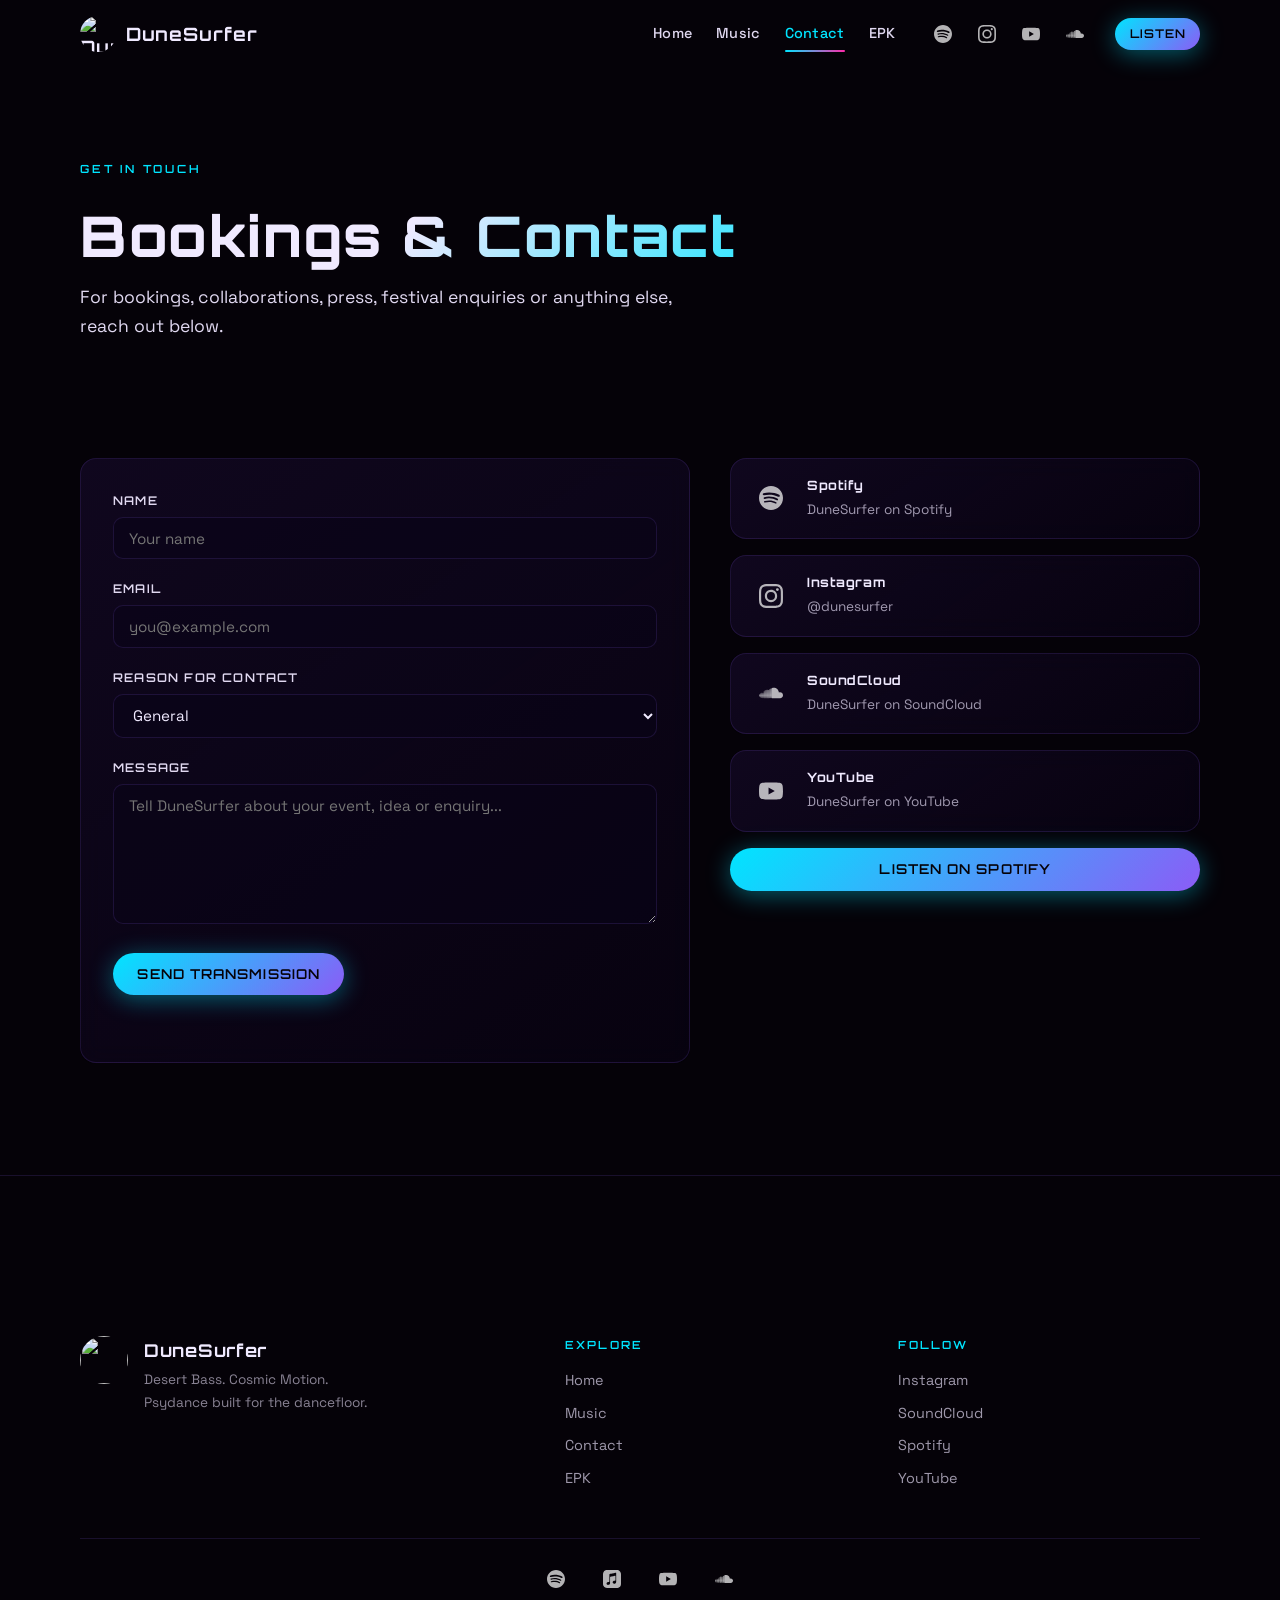
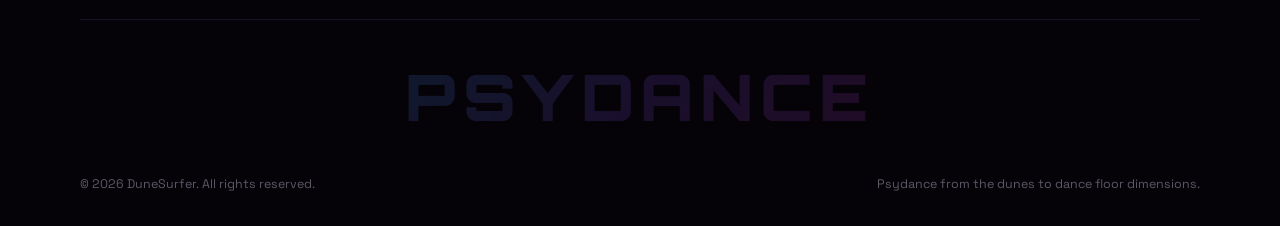
==== commit 12bdae0d: "Update portal, tagline, and styles from staging" ====
--- a/contact.html
+++ b/contact.html
@@ -201,7 +201,7 @@
 
       <div class="footer-bottom">
         <span>&copy; <span id="footer-year">2026</span> DuneSurfer. All rights reserved.</span>
-        <span>Psydance from the dunes to the stars.</span>
+        <span>Psydance from the dunes to dance floor dimensions.</span>
       </div>
     </div>
   </footer>
--- a/css/style.css
+++ b/css/style.css
@@ -1,6 +1,5 @@
 /* ========================================================
-   DuneSurfer — Surfing Desert Mysticism Meeting Cosmic Frequencies
-   Psytrance artist website
+   DuneSurfer — Psydance From The Dunes To The Stars
    ======================================================== */
 
 /* ---------- Google Fonts ---------- */
@@ -21,6 +20,8 @@
   --color-line:        rgba(139, 92, 246, 0.15);
   --color-glow:        rgba(0, 229, 255, 0.40);
   --color-glow-mag:    rgba(255, 42, 170, 0.35);
+  --color-amber:       #C4841D;
+  --color-sand:        #8B6914;
 
   --font-display: 'Orbitron', sans-serif;
   --font-body:    'Space Grotesk', sans-serif;
@@ -125,11 +126,12 @@
   margin-bottom: 2.5rem;
 }
 
-/* ---------- Scroll Reveal ---------- */
+/* ---------- Scroll Reveal (Orchestrated) ---------- */
 .reveal {
   opacity: 0;
   transform: translateY(32px);
-  transition: opacity 0.7s var(--ease-out), transform 0.7s var(--ease-out);
+  transition: opacity 0.8s var(--ease-out), transform 0.8s var(--ease-out);
+  transition-delay: var(--reveal-delay, 0s);
 }
 .reveal.visible {
   opacity: 1;
@@ -381,7 +383,7 @@
 
 .hero-title {
   font-family: var(--font-display);
-  font-size: clamp(2.5rem, 6vw, 4.5rem);
+  font-size: clamp(3.5rem, 10vw, 7rem);
   font-weight: 900;
   line-height: 1.05;
   letter-spacing: 0.04em;
@@ -390,6 +392,8 @@
   background-clip: text;
   -webkit-text-fill-color: transparent;
   margin-bottom: 0.75rem;
+  text-shadow: 0 0 80px rgba(0, 229, 255, 0.3);
+  filter: drop-shadow(0 0 40px rgba(0, 229, 255, 0.15));
 }
 
 .hero-tagline-wrap {
@@ -407,8 +411,8 @@
 .hero-tagline {
   font-family: var(--font-display);
   font-size: clamp(0.75rem, 1.5vw, 0.95rem);
-  font-weight: 600;
-  letter-spacing: 0.08em;
+  font-weight: 400;
+  letter-spacing: 0.2em;
   text-transform: uppercase;
   color: var(--color-stardust);
 }
@@ -462,6 +466,7 @@
   width: 100%;
   height: 100%;
   border-radius: 50%;
+  overflow: hidden;
 }
 
 .portal-fallback {
@@ -1169,6 +1174,184 @@
   .footer-bottom { flex-direction: column; gap: 0.3rem; text-align: center; }
 }
 
+/* ======================== PRELOADER ======================== */
+.preloader {
+  position: fixed;
+  inset: 0;
+  z-index: 9999;
+  background: var(--color-void);
+  display: flex;
+  align-items: center;
+  justify-content: center;
+  flex-direction: column;
+  gap: 0;
+  transition: opacity 0.8s ease, visibility 0.8s;
+}
+.preloader.done {
+  opacity: 0;
+  visibility: hidden;
+  pointer-events: none;
+}
+.preloader-brand {
+  font-family: var(--font-display);
+  font-size: clamp(1.8rem, 5vw, 3rem);
+  font-weight: 900;
+  letter-spacing: 0.06em;
+  background: linear-gradient(135deg, var(--color-starlight) 20%, var(--color-cyan) 50%, var(--color-magenta) 80%);
+  -webkit-background-clip: text;
+  background-clip: text;
+  -webkit-text-fill-color: transparent;
+  opacity: 0;
+  transform: translateY(16px);
+  animation: preloaderIn 0.8s 0.2s var(--ease-out) forwards;
+}
+.preloader-bar {
+  width: 100px;
+  height: 2px;
+  background: rgba(139, 92, 246, 0.15);
+  border-radius: 2px;
+  margin-top: 1.5rem;
+  overflow: hidden;
+  position: relative;
+}
+.preloader-bar::after {
+  content: '';
+  position: absolute;
+  inset: 0;
+  background: linear-gradient(90deg, var(--color-cyan), var(--color-magenta));
+  transform-origin: left;
+  animation: preloaderFill 1.8s 0.4s ease forwards;
+}
+.preloader-genre {
+  font-family: var(--font-display);
+  font-size: 0.6rem;
+  font-weight: 600;
+  letter-spacing: 0.35em;
+  text-transform: uppercase;
+  color: var(--color-cyan);
+  margin-top: 1.2rem;
+  opacity: 0;
+  animation: preloaderIn 0.6s 0.8s ease forwards;
+}
+.preloader-ring {
+  position: absolute;
+  width: 100px;
+  height: 100px;
+  border-radius: 50%;
+  border: 1px solid rgba(0, 229, 255, 0.15);
+  animation: preloaderRing 2s 1s ease-out forwards;
+  opacity: 0;
+}
+@keyframes preloaderIn {
+  to { opacity: 1; transform: translateY(0); }
+}
+@keyframes preloaderFill {
+  from { transform: scaleX(0); }
+  to { transform: scaleX(1); }
+}
+@keyframes preloaderRing {
+  0% { transform: scale(0.6); opacity: 0; }
+  30% { opacity: 0.5; }
+  100% { transform: scale(4); opacity: 0; }
+}
+
+/* ======================== AMBIENT PARTICLES ======================== */
+.particle-canvas {
+  position: fixed;
+  inset: 0;
+  z-index: 0;
+  pointer-events: none;
+}
+
+/* ======================== FILM GRAIN (Animated) ======================== */
+.film-grain {
+  position: fixed;
+  inset: 0;
+  z-index: 999;
+  pointer-events: none;
+  opacity: 0.035;
+  background-image: url('data:image/svg+xml,<svg xmlns="http://www.w3.org/2000/svg" viewBox="0 0 200 200"><filter id="n"><feTurbulence type="fractalNoise" baseFrequency="0.85" numOctaves="4" stitchTiles="stitch"/></filter><rect width="100%" height="100%" filter="url(%23n)" opacity="1"/></svg>');
+  background-repeat: repeat;
+  background-size: 200px 200px;
+  animation: grainShift 0.3s steps(3) infinite;
+}
+@keyframes grainShift {
+  0% { background-position: 0 0; }
+  33% { background-position: -40px -20px; }
+  66% { background-position: 20px -40px; }
+}
+
+/* ======================== GLOW DIVIDERS ======================== */
+.glow-section-divider {
+  width: 100%;
+  height: 1px;
+  border: none;
+  margin: 0;
+  position: relative;
+  background: var(--color-line);
+  overflow: visible;
+}
+.glow-section-divider::after {
+  content: '';
+  position: absolute;
+  top: -1px;
+  left: 0;
+  width: 100%;
+  height: 3px;
+  background: linear-gradient(90deg, transparent, var(--color-cyan), var(--color-magenta), transparent);
+  opacity: 0;
+  transform: scaleX(0);
+  transition: opacity 0.8s ease, transform 1.2s var(--ease-out);
+}
+.glow-section-divider.visible::after {
+  opacity: 1;
+  transform: scaleX(1);
+}
+
+/* ======================== FULLSCREEN SECTIONS ======================== */
+.section-cinematic {
+  min-height: 100svh;
+  min-height: 100vh;
+  display: flex;
+  align-items: center;
+  position: relative;
+}
+.section-cinematic > .container {
+  width: 100%;
+}
+
+/* ======================== SECTION MOOD SHIFTS ======================== */
+.mood-sound {
+  background: radial-gradient(ellipse at 40% 50%, rgba(139, 92, 246, 0.08) 0%, transparent 60%);
+}
+.mood-identity {
+  background: var(--color-abyss);
+  border-block: 1px solid var(--color-line);
+}
+.mood-release {
+  background: radial-gradient(ellipse at 60% 40%, rgba(196, 132, 29, 0.06) 0%, transparent 50%),
+              radial-gradient(ellipse at 30% 70%, rgba(139, 92, 246, 0.05) 0%, transparent 50%);
+}
+.mood-statement {
+  background: var(--color-void);
+}
+
+/* ======================== HERO STAGGER (on-load animation) ======================== */
+.hero-stagger {
+  opacity: 0;
+  transform: translateY(24px);
+  animation: heroReveal 0.9s var(--ease-out) forwards;
+  animation-delay: var(--stagger, 0s);
+}
+@keyframes heroReveal {
+  to { opacity: 1; transform: translateY(0); }
+}
+
+/* body blocks scroll until preloader done */
+body.loading {
+  overflow: hidden;
+}
+
 /* ======================== REDUCED MOTION ======================== */
 @media (prefers-reduced-motion: reduce) {
   *, *::before, *::after {
@@ -1176,7 +1359,10 @@
     animation-iteration-count: 1 !important;
     transition-duration: 0.01ms !important;
   }
-  .reveal { opacity: 1; transform: none; }
+  .reveal, .hero-stagger { opacity: 1; transform: none; }
   .scroll-cue { display: none; }
+  .film-grain { display: none; }
+  .preloader { display: none; }
+  .particle-canvas { display: none; }
   html { scroll-behavior: auto; }
 }
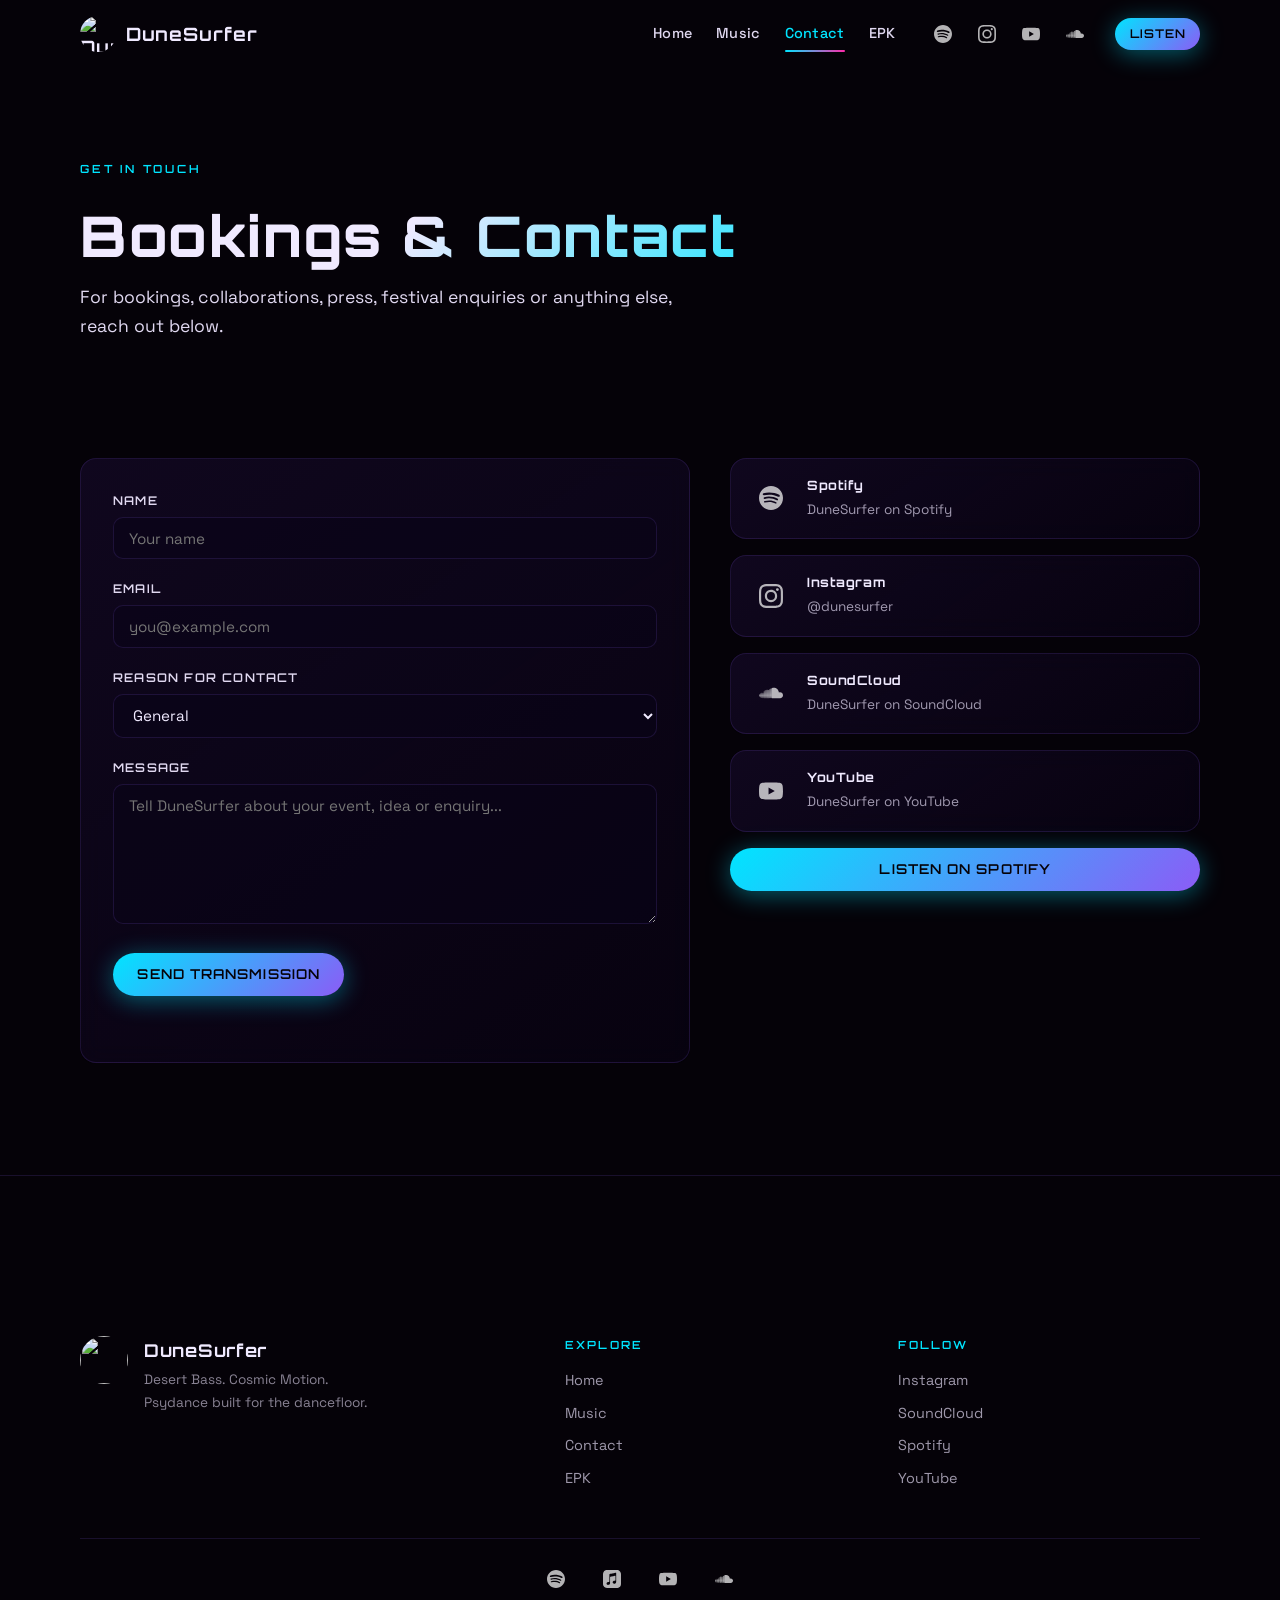
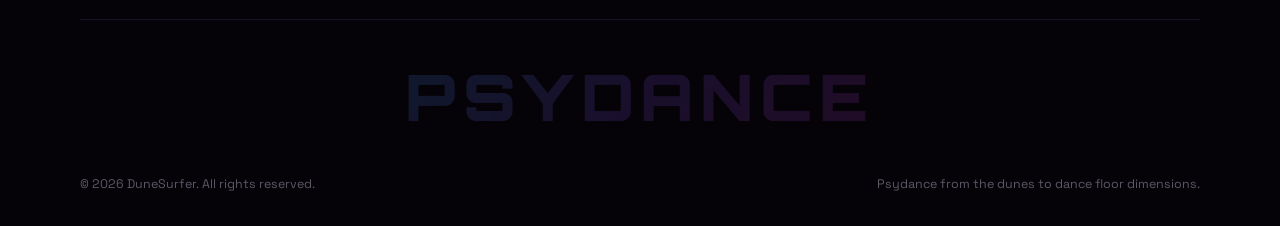
==== commit ab63953b: "Premium interaction upgrade" ====
--- a/contact.html
+++ b/contact.html
@@ -13,6 +13,9 @@
 
   <link rel="icon" type="image/png" href="./assets/images/favicon.png">
   <link rel="stylesheet" href="./css/style.css">
+  <script src="https://cdn.jsdelivr.net/npm/lenis@1.1.18/dist/lenis.min.js" defer></script>
+  <script src="https://cdn.jsdelivr.net/npm/gsap@3.12.5/dist/gsap.min.js" defer></script>
+  <script src="https://cdn.jsdelivr.net/npm/gsap@3.12.5/dist/ScrollTrigger.min.js" defer></script>
 </head>
 <body>
   <div class="scroll-progress" aria-hidden="true"></div>
@@ -56,8 +59,8 @@
   <main id="main">
     <section class="page-hero" aria-labelledby="contact-heading">
       <div class="container">
-        <span class="section-kicker reveal">Get in touch</span>
-        <h1 id="contact-heading" class="reveal">Bookings &amp; Contact</h1>
+        <span class="section-kicker reveal" data-split-text="words" data-scramble>Get in touch</span>
+        <h1 id="contact-heading" class="reveal" data-split-text>Bookings &amp; Contact</h1>
         <p class="section-lead reveal">For bookings, collaborations, press, festival enquiries or anything else, reach out below.</p>
       </div>
     </section>
@@ -105,7 +108,7 @@
 
           <input type="checkbox" name="botcheck" class="visually-hidden" tabindex="-1" autocomplete="off">
 
-          <button class="btn btn-primary" type="submit">Send Transmission</button>
+          <button class="btn btn-primary" type="submit" data-magnetic>Send Transmission</button>
           <p id="form-status" class="form-note" role="status" aria-live="polite"></p>
         </form>
 
@@ -208,5 +211,6 @@
 
   <script src="./js/audio.js"></script>
   <script src="./js/main.js"></script>
+  <script src="./js/interactions.js" defer></script>
 </body>
 </html>
--- a/css/style.css
+++ b/css/style.css
@@ -1366,3 +1366,192 @@
   .particle-canvas { display: none; }
   html { scroll-behavior: auto; }
 }
+
+/* ── Custom cursor ── */
+.cursor-dot {
+  position: fixed;
+  top: 0; left: 0;
+  width: 8px; height: 8px;
+  background: #00e5ff;
+  border-radius: 50%;
+  pointer-events: none;
+  z-index: 99999;
+  mix-blend-mode: difference;
+  transform: translate(-50%, -50%);
+  transition: transform 0.15s ease;
+}
+.cursor-ring {
+  position: fixed;
+  top: 0; left: 0;
+  width: 40px; height: 40px;
+  border: 1px solid rgba(255,255,255,0.3);
+  border-radius: 50%;
+  pointer-events: none;
+  z-index: 99998;
+  transform: translate(-50%, -50%);
+  transition: width 0.3s ease, height 0.3s ease, border-color 0.3s ease;
+}
+.cursor-ring.cursor-active {
+  width: 60px; height: 60px;
+  border-color: #00e5ff;
+}
+@media (hover: hover) {
+  .has-custom-cursor,
+  .has-custom-cursor a,
+  .has-custom-cursor button,
+  .has-custom-cursor input,
+  .has-custom-cursor textarea,
+  .has-custom-cursor select { cursor: none !important; }
+}
+@media (hover: none) {
+  .cursor-dot, .cursor-ring { display: none !important; }
+}
+
+/* ── Split text ── */
+[data-split-text] .word {
+  display: inline-block;
+  overflow: hidden;
+  vertical-align: top;
+}
+[data-split-text] .char {
+  display: inline-block;
+  will-change: transform;
+}
+
+/* ── Magnetic buttons ── */
+[data-magnetic] {
+  will-change: transform;
+  transition: box-shadow 0.3s ease;
+}
+[data-magnetic]:hover {
+  box-shadow: 0 0 30px rgba(0, 229, 255, 0.15), 0 0 60px rgba(0, 229, 255, 0.05);
+}
+
+/* ── Image reveal ── */
+.reveal-image-wrap {
+  overflow: hidden;
+  border-radius: inherit;
+}
+.reveal-image-wrap img {
+  will-change: transform, clip-path;
+}
+
+/* ── Horizontal scroll ── */
+[data-horizontal-scroll] {
+  overflow: hidden;
+}
+.horizontal-track {
+  display: flex;
+  gap: 2rem;
+  will-change: transform;
+  padding: 0 2rem;
+}
+.horizontal-track .h-card {
+  flex: 0 0 clamp(280px, 30vw, 400px);
+  aspect-ratio: 3/4;
+  border-radius: 16px;
+  overflow: hidden;
+  position: relative;
+  background: rgba(255,255,255,0.03);
+  border: 1px solid rgba(255,255,255,0.06);
+}
+.horizontal-track .h-card img {
+  width: 100%; height: 100%;
+  object-fit: cover;
+  transition: transform 0.6s ease;
+}
+.horizontal-track .h-card:hover img {
+  transform: scale(1.08);
+}
+.horizontal-track .h-card .h-card-content {
+  position: absolute;
+  bottom: 0; left: 0; right: 0;
+  padding: 1.5rem;
+  background: linear-gradient(transparent, rgba(6,1,14,0.9));
+}
+.horizontal-track .h-card .h-card-content h3 {
+  font-size: 1.1rem;
+  margin-bottom: 0.3rem;
+}
+.horizontal-track .h-card .h-card-content p {
+  font-size: 0.8rem;
+  color: rgba(255,255,255,0.5);
+}
+
+/* ── Marquee ── */
+[data-marquee] {
+  overflow: hidden;
+  white-space: nowrap;
+  padding: 1.5rem 0;
+  border-top: 1px solid var(--color-line, rgba(255,255,255,0.06));
+  border-bottom: 1px solid var(--color-line, rgba(255,255,255,0.06));
+}
+.marquee-inner {
+  display: inline-flex;
+  gap: 3rem;
+  will-change: transform;
+}
+.marquee-inner span {
+  font-size: clamp(1.2rem, 3vw, 2.5rem);
+  font-weight: 700;
+  text-transform: uppercase;
+  letter-spacing: 0.08em;
+  color: rgba(255,255,255,0.08);
+  white-space: nowrap;
+}
+.marquee-inner span.marquee-accent {
+  color: rgba(0, 229, 255, 0.2);
+}
+
+/* ── Enhanced reveals ── */
+.reveal-child {
+  will-change: transform, opacity;
+}
+
+/* Glow divider upgrade */
+.section-divider-glow {
+  height: 1px;
+  background: linear-gradient(90deg, transparent, #00e5ff, #ff2aaa, #8b5cf6, transparent);
+  opacity: 0.3;
+  margin: 0;
+}
+
+/* ── Scramble text ── */
+[data-scramble] {
+  font-variant-numeric: tabular-nums;
+}
+
+/* ── Lenis overrides ── */
+html.lenis, html.lenis body {
+  height: auto;
+}
+.lenis.lenis-smooth {
+  scroll-behavior: auto !important;
+}
+.lenis.lenis-smooth [data-lenis-prevent] {
+  overscroll-behavior: contain;
+}
+.lenis.lenis-stopped {
+  overflow: hidden;
+}
+
+/* ── Enhanced glass-card hover ── */
+.glass-card {
+  transition: transform 0.5s cubic-bezier(0.23, 1, 0.32, 1),
+              border-color 0.5s ease,
+              box-shadow 0.5s ease;
+}
+.glass-card:hover {
+  border-color: rgba(0, 229, 255, 0.15);
+  box-shadow: 0 8px 40px rgba(0, 229, 255, 0.06), 0 0 0 1px rgba(0, 229, 255, 0.08);
+}
+
+/* ── Parallax ── */
+[data-parallax] {
+  will-change: transform;
+}
+
+/* ── Portal parallax on scroll ── */
+.portal-stage {
+  will-change: transform;
+}
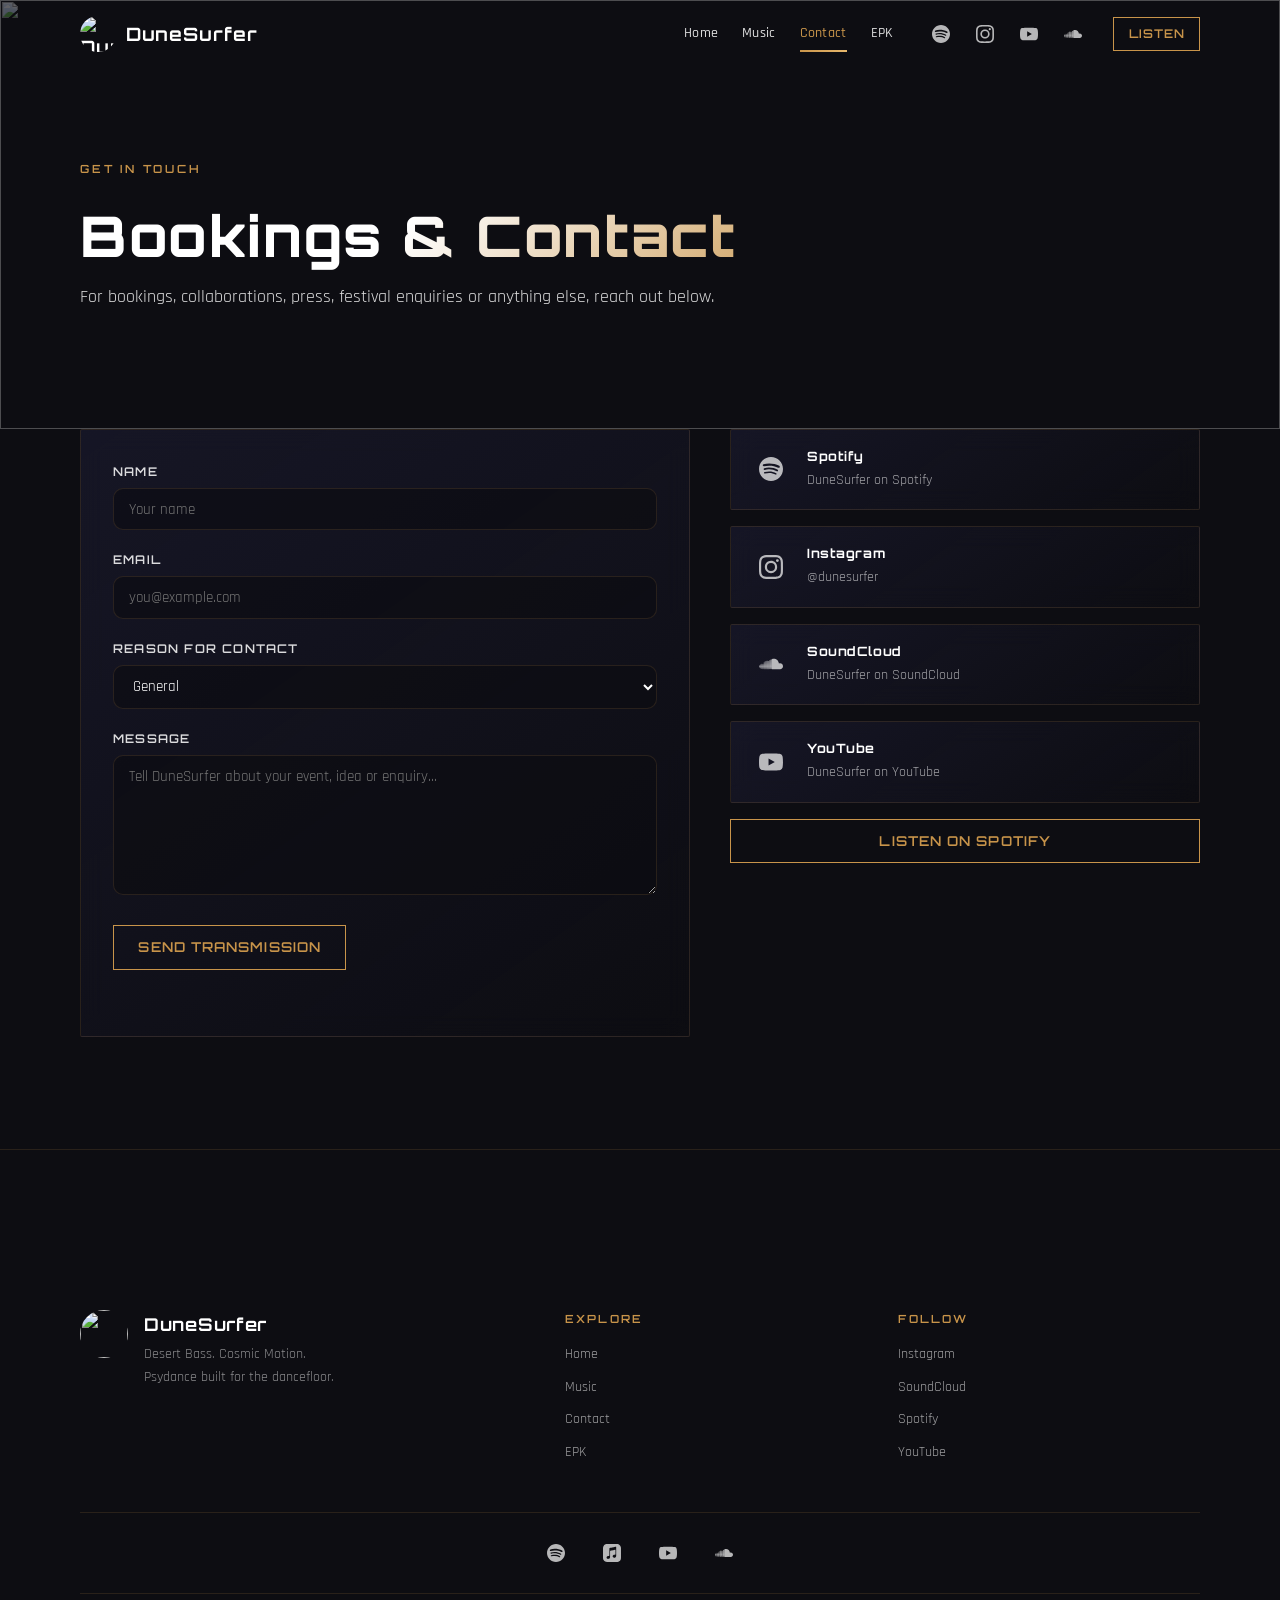
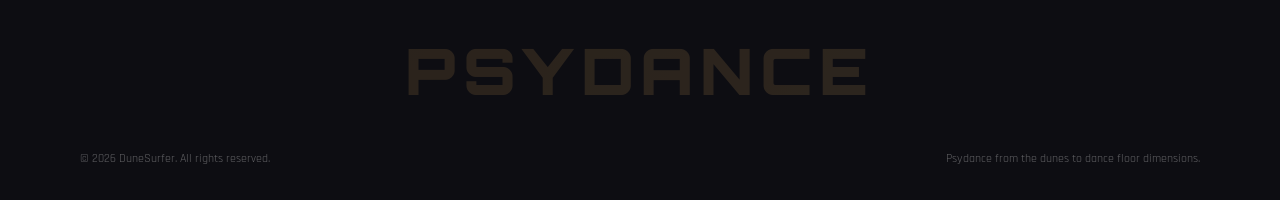
==== commit bc0be5e7: "Deploy updated DuneSurfer site with rebrand" ====
--- a/contact.html
+++ b/contact.html
@@ -9,9 +9,9 @@
   <meta property="og:type" content="website">
   <meta property="og:title" content="Contact DuneSurfer | Bookings &amp; Enquiries">
   <meta property="og:description" content="Bookings, collaborations, press and enquiries for DuneSurfer.">
-  <meta property="og:image" content="./assets/images/og-image.jpg">
-
-  <link rel="icon" type="image/png" href="./assets/images/favicon.png">
+  <meta property="og:image" content="https://d8j0ntlcm91z4.cloudfront.net/user_39LyNd3yWOiGeUhnS3CdfDw25su/hf_20260711_163922_62706f62-8767-4234-92bd-e904e6ec082e.png">
+
+  <link rel="icon" type="image/webp" href="https://d8j0ntlcm91z4.cloudfront.net/user_39LyNd3yWOiGeUhnS3CdfDw25su/hf_20260711_163904_c5048141-7de4-4a8f-ac16-8fab37a56e08_min.webp">
   <link rel="stylesheet" href="./css/style.css">
   <script src="https://cdn.jsdelivr.net/npm/lenis@1.1.18/dist/lenis.min.js" defer></script>
   <script src="https://cdn.jsdelivr.net/npm/gsap@3.12.5/dist/gsap.min.js" defer></script>
@@ -24,7 +24,7 @@
   <header class="site-header">
     <div class="header-inner">
       <a class="brand" href="./index.html">
-        <img src="./assets/images/dunesurfer-mark.png" alt="DuneSurfer cosmic mandala mark">
+        <img src="https://d8j0ntlcm91z4.cloudfront.net/user_39LyNd3yWOiGeUhnS3CdfDw25su/hf_20260711_163904_c5048141-7de4-4a8f-ac16-8fab37a56e08_min.webp" alt="DuneSurfer DS monogram">
         DuneSurfer
       </a>
 
@@ -58,6 +58,7 @@
 
   <main id="main">
     <section class="page-hero" aria-labelledby="contact-heading">
+      <img class="section-bg-img" src="https://d8j0ntlcm91z4.cloudfront.net/user_39LyNd3yWOiGeUhnS3CdfDw25su/hf_20260712_001204_8da4693f-9683-43c2-8b0b-26ba286de0b9.png" alt="" aria-hidden="true">
       <div class="container">
         <span class="section-kicker reveal" data-split-text="words" data-scramble>Get in touch</span>
         <h1 id="contact-heading" class="reveal" data-split-text>Bookings &amp; Contact</h1>
@@ -165,7 +166,7 @@
 
       <div class="footer-grid">
         <div class="footer-brand">
-          <img src="./assets/images/dunesurfer-mark.png" alt="">
+          <img src="https://d8j0ntlcm91z4.cloudfront.net/user_39LyNd3yWOiGeUhnS3CdfDw25su/hf_20260711_163904_c5048141-7de4-4a8f-ac16-8fab37a56e08_min.webp" alt="">
           <div>
             <h2>DuneSurfer</h2>
             <p>Desert Bass. Cosmic Motion.<br>Psydance built for the dancefloor.</p>
--- a/css/style.css
+++ b/css/style.css
@@ -3,31 +3,49 @@
    ======================================================== */
 
 /* ---------- Google Fonts ---------- */
-@import url('https://fonts.googleapis.com/css2?family=Orbitron:wght@400;500;600;700;800;900&family=Space+Grotesk:wght@400;500;600;700&display=swap');
+@import url('https://fonts.googleapis.com/css2?family=Orbitron:wght@400;500;600;700;800;900&family=Rajdhani:wght@400;500;600;700&display=swap');
 
 /* ---------- Design Tokens ---------- */
 :root {
-  --color-void:        #050208;
-  --color-abyss:       #0a0418;
-  --color-nebula:      #150a28;
-  --color-stardust:    #e0d8f0;
-  --color-starlight:   #f0eaff;
-  --color-cyan:        #00e5ff;
-  --color-magenta:     #ff2aaa;
-  --color-violet:      #8b5cf6;
-  --color-deep-purple: #6b21a8;
-  --color-muted:       #4a2d7a;
-  --color-line:        rgba(139, 92, 246, 0.15);
-  --color-glow:        rgba(0, 229, 255, 0.40);
-  --color-glow-mag:    rgba(255, 42, 170, 0.35);
-  --color-amber:       #C4841D;
-  --color-sand:        #8B6914;
+  --ds-gold:        #C8944A;
+  --ds-gold-light:  #E8B86D;
+  --ds-gold-pale:   #F4D9A0;
+  --ds-sand:        #D4B896;
+  --ds-teal:        #4ECDC4;
+  --ds-teal-deep:   #0E6B6B;
+  --ds-teal-light:  #8EEAE3;
+  --ds-cyan:        #00D4FF;
+  --ds-black:       #0D0D12;
+  --ds-dark:        #1A1A2E;
+  --ds-dark-mid:    #16213E;
+  --ds-grey:        #2A2A3E;
+  --ds-grey-light:  #8E8E9A;
+  --ds-white:       #FFFFFF;
+  --ds-white-soft:  rgba(255, 255, 255, 0.85);
+  --ds-white-muted: rgba(255, 255, 255, 0.5);
+
+  --ds-gradient-hero:    linear-gradient(135deg, #0D0D12 0%, #1A1A2E 40%, #0A3D5C 100%);
+  --ds-gradient-gold:    linear-gradient(135deg, #C8944A, #E8B86D);
+  --ds-gradient-section: linear-gradient(180deg, #0D0D12 0%, #1A1A2E 100%);
+
+  --color-void:     var(--ds-black);
+  --color-abyss:    var(--ds-dark);
+  --color-nebula:   var(--ds-dark-mid);
+  --color-stardust: var(--ds-white-soft);
+  --color-starlight: var(--ds-white);
+  --color-cyan:     var(--ds-teal);
+  --color-magenta:  var(--ds-gold-light);
+  --color-violet:   var(--ds-gold);
+  --color-muted:    var(--ds-grey-light);
+  --color-line:     rgba(200, 148, 74, 0.15);
+  --color-glow:     rgba(200, 148, 74, 0.30);
+  --color-glow-mag: rgba(78, 205, 196, 0.25);
 
   --font-display: 'Orbitron', sans-serif;
-  --font-body:    'Space Grotesk', sans-serif;
-
-  --radius-card: 16px;
-  --radius-pill: 999px;
+  --font-body:    'Rajdhani', sans-serif;
+
+  --radius-card: 2px;
+  --radius-pill: 0;
   --ease-out:    cubic-bezier(0.22, 1, 0.36, 1);
 }
 
@@ -50,25 +68,25 @@
 }
 
 img { max-width: 100%; height: auto; display: block; }
-a { color: var(--color-cyan); text-decoration: none; transition: color 0.2s; }
-a:hover { color: var(--color-magenta); }
+a { color: var(--ds-teal); text-decoration: none; transition: color 0.2s; }
+a:hover { color: var(--ds-gold); }
 ul { list-style: none; }
 button { cursor: pointer; font: inherit; }
-strong { color: var(--color-starlight); font-weight: 600; }
-em { font-style: italic; color: var(--color-cyan); }
+strong { color: var(--ds-white); font-weight: 600; }
+em { font-style: italic; color: var(--ds-gold); }
 
 /* ---------- Accessibility ---------- */
 .skip-link {
   position: absolute; top: -100%; left: 16px;
-  background: var(--color-cyan); color: var(--color-void);
-  padding: 0.6em 1.2em; border-radius: var(--radius-pill);
+  background: var(--ds-gold); color: var(--ds-black);
+  padding: 0.6em 1.2em; border-radius: 0;
   font-weight: 600; z-index: 9999;
 }
 .skip-link:focus { top: 16px; }
 .visually-hidden { position: absolute; width: 1px; height: 1px; overflow: hidden; clip: rect(0,0,0,0); white-space: nowrap; }
 
 :focus-visible {
-  outline: 2px solid var(--color-cyan);
+  outline: 2px solid var(--ds-gold);
   outline-offset: 3px;
 }
 
@@ -76,13 +94,15 @@
 .scroll-progress {
   position: fixed; top: 0; left: 0;
   width: 100%; height: 2px; z-index: 1000;
-  background: linear-gradient(90deg, var(--color-cyan), var(--color-magenta), var(--color-violet));
+  background: var(--ds-gradient-gold);
   transform-origin: left; transform: scaleX(0);
   pointer-events: none;
 }
 
 /* ---------- Container ---------- */
 .container {
+  position: relative;
+  z-index: 1;
   width: 100%;
   max-width: 1200px;
   margin: 0 auto;
@@ -101,7 +121,7 @@
   font-weight: 600;
   letter-spacing: 0.25em;
   text-transform: uppercase;
-  color: var(--color-cyan);
+  color: var(--ds-gold);
   margin-bottom: 0.75rem;
 }
 
@@ -110,8 +130,8 @@
   font-size: clamp(1.8rem, 4.5vw, 3rem);
   font-weight: 700;
   line-height: 1.15;
-  color: var(--color-starlight);
-  background: linear-gradient(135deg, var(--color-starlight) 30%, var(--color-cyan) 70%, var(--color-magenta));
+  color: var(--ds-white);
+  background: linear-gradient(135deg, var(--ds-white) 30%, var(--ds-gold) 70%, var(--ds-gold-light));
   -webkit-background-clip: text;
   background-clip: text;
   -webkit-text-fill-color: transparent;
@@ -145,7 +165,7 @@
   transition: background 0.3s, backdrop-filter 0.3s;
 }
 .site-header.scrolled {
-  background: rgba(5, 2, 8, 0.85);
+  background: rgba(13, 13, 18, 0.9);
   backdrop-filter: blur(18px) saturate(1.4);
   -webkit-backdrop-filter: blur(18px) saturate(1.4);
   border-bottom: 1px solid var(--color-line);
@@ -167,12 +187,12 @@
   font-family: var(--font-display);
   font-size: 1.15rem;
   font-weight: 700;
-  color: var(--color-starlight);
+  color: var(--ds-white);
   text-decoration: none;
   letter-spacing: 0.05em;
 }
 .brand img { width: 36px; height: 36px; border-radius: 50%; }
-.brand:hover { color: var(--color-cyan); }
+.brand:hover { color: var(--ds-gold); }
 
 .main-nav {
   display: flex;
@@ -189,14 +209,14 @@
   transition: color 0.2s;
   letter-spacing: 0.02em;
 }
-.nav-link:hover { color: var(--color-cyan); }
-.nav-link[aria-current="page"] { color: var(--color-cyan); }
+.nav-link:hover { color: var(--ds-gold); }
+.nav-link[aria-current="page"] { color: var(--ds-gold); }
 .nav-link[aria-current="page"]::after {
   content: '';
   position: absolute; left: 0; bottom: -6px;
   width: 100%; height: 2px;
-  background: linear-gradient(90deg, var(--color-cyan), var(--color-magenta));
-  border-radius: 2px;
+  background: var(--ds-gradient-gold);
+  border-radius: 0;
 }
 
 .nav-socials {
@@ -255,25 +275,27 @@
 .btn:hover { transform: translateY(-2px); }
 
 .btn-primary {
-  background: linear-gradient(135deg, var(--color-cyan), var(--color-violet));
-  color: var(--color-void);
-  box-shadow: 0 4px 24px var(--color-glow);
+  background: transparent;
+  color: var(--ds-gold);
+  border: 1px solid var(--ds-gold);
+  box-shadow: none;
 }
 .btn-primary:hover {
-  box-shadow: 0 8px 40px var(--color-glow);
-  color: var(--color-void);
+  background: var(--ds-gold);
+  color: var(--ds-black);
+  box-shadow: 0 8px 40px rgba(200, 148, 74, 0.25);
 }
 
 .btn-secondary {
   background: transparent;
-  color: var(--color-stardust);
-  border: 1px solid rgba(139, 92, 246, 0.4);
+  color: var(--ds-white-soft);
+  border: 1px solid var(--ds-grey-light);
   backdrop-filter: blur(8px);
 }
 .btn-secondary:hover {
-  border-color: var(--color-cyan);
-  color: var(--color-cyan);
-  box-shadow: 0 0 20px rgba(0, 229, 255, 0.15);
+  border-color: var(--ds-gold);
+  color: var(--ds-gold);
+  box-shadow: 0 0 20px rgba(200, 148, 74, 0.12);
 }
 
 .btn-small { padding: 0.5em 1.2em; font-size: 0.75rem; }
@@ -281,7 +303,7 @@
 /* ======================== GLASS CARD ======================== */
 .glass-card {
   position: relative;
-  background: linear-gradient(145deg, rgba(21, 10, 40, 0.7), rgba(10, 4, 24, 0.5));
+  background: linear-gradient(145deg, rgba(26, 26, 46, 0.7), rgba(13, 13, 18, 0.5));
   border: 1px solid var(--color-line);
   border-radius: var(--radius-card);
   backdrop-filter: blur(12px);
@@ -294,7 +316,7 @@
   position: absolute; inset: 0;
   background: radial-gradient(
     600px circle at var(--mx, 50%) var(--my, 50%),
-    rgba(0, 229, 255, 0.06),
+    rgba(200, 148, 74, 0.05),
     transparent 60%
   );
   pointer-events: none;
@@ -303,15 +325,15 @@
 }
 .glass-card:hover::before { opacity: 1; }
 .glass-card:hover {
-  border-color: rgba(0, 229, 255, 0.3);
-  box-shadow: 0 24px 64px rgba(0, 0, 0, 0.5), 0 0 30px rgba(0, 229, 255, 0.08);
+  border-color: rgba(200, 148, 74, 0.3);
+  box-shadow: 0 24px 64px rgba(0, 0, 0, 0.5), 0 0 30px rgba(200, 148, 74, 0.08);
 }
 
 /* shimmer sweep on hover */
 .glass-card::after {
   content: '';
   position: absolute; inset: 0;
-  background: linear-gradient(105deg, transparent 40%, rgba(0, 229, 255, 0.04) 45%, rgba(0, 229, 255, 0.08) 50%, rgba(0, 229, 255, 0.04) 55%, transparent 60%);
+  background: linear-gradient(105deg, transparent 40%, rgba(200, 148, 74, 0.04) 45%, rgba(200, 148, 74, 0.08) 50%, rgba(200, 148, 74, 0.04) 55%, transparent 60%);
   transform: translateX(-100%);
   pointer-events: none;
 }
@@ -334,10 +356,29 @@
 
 .hero-bg {
   position: absolute; inset: 0;
-  background: radial-gradient(ellipse at 30% 40%, rgba(139, 92, 246, 0.15) 0%, transparent 60%),
-              radial-gradient(ellipse at 70% 60%, rgba(0, 229, 255, 0.08) 0%, transparent 50%),
-              radial-gradient(ellipse at 50% 80%, rgba(255, 42, 170, 0.06) 0%, transparent 40%);
+  background: var(--ds-gradient-hero),
+              radial-gradient(ellipse at 30% 40%, rgba(200, 148, 74, 0.1) 0%, transparent 60%),
+              radial-gradient(ellipse at 70% 60%, rgba(78, 205, 196, 0.06) 0%, transparent 50%);
   pointer-events: none;
+  overflow: hidden;
+}
+.hero-bg-img {
+  position: absolute; inset: 0;
+  width: 100%; height: 100%;
+  object-fit: cover;
+  opacity: 0.4;
+  mix-blend-mode: screen;
+  pointer-events: none;
+  z-index: 0;
+}
+.section-bg-img {
+  position: absolute; inset: 0;
+  width: 100%; height: 100%;
+  object-fit: cover;
+  opacity: 0.35;
+  mix-blend-mode: screen;
+  pointer-events: none;
+  z-index: 0;
 }
 
 .hero-grain {
@@ -366,19 +407,19 @@
   font-weight: 600;
   letter-spacing: 0.25em;
   text-transform: uppercase;
-  color: var(--color-cyan);
+  color: var(--ds-gold);
   margin-bottom: 1rem;
 }
 .hero-eyebrow .dot {
   width: 6px; height: 6px;
   border-radius: 50%;
-  background: var(--color-cyan);
-  box-shadow: 0 0 8px var(--color-cyan);
+  background: var(--ds-gold);
+  box-shadow: 0 0 8px var(--ds-gold);
   animation: pulse-dot 2s ease-in-out infinite;
 }
 @keyframes pulse-dot {
-  0%, 100% { opacity: 1; box-shadow: 0 0 8px var(--color-cyan); }
-  50% { opacity: 0.5; box-shadow: 0 0 16px var(--color-cyan); }
+  0%, 100% { opacity: 1; box-shadow: 0 0 8px var(--ds-gold); }
+  50% { opacity: 0.5; box-shadow: 0 0 16px var(--ds-gold); }
 }
 
 .hero-title {
@@ -387,13 +428,13 @@
   font-weight: 900;
   line-height: 1.05;
   letter-spacing: 0.04em;
-  background: linear-gradient(135deg, var(--color-starlight) 20%, var(--color-cyan) 50%, var(--color-magenta) 80%);
+  background: linear-gradient(135deg, var(--ds-white) 20%, var(--ds-gold) 50%, var(--ds-gold-light) 80%);
   -webkit-background-clip: text;
   background-clip: text;
   -webkit-text-fill-color: transparent;
   margin-bottom: 0.75rem;
-  text-shadow: 0 0 80px rgba(0, 229, 255, 0.3);
-  filter: drop-shadow(0 0 40px rgba(0, 229, 255, 0.15));
+  text-shadow: 0 0 80px rgba(200, 148, 74, 0.2);
+  filter: drop-shadow(0 0 40px rgba(200, 148, 74, 0.1));
 }
 
 .hero-tagline-wrap {
@@ -418,7 +459,7 @@
 }
 .hero-subtitle {
   font-size: 0.85rem;
-  color: var(--color-cyan);
+  color: var(--ds-teal);
   opacity: 0.8;
 }
 
@@ -442,15 +483,15 @@
   align-items: center;
   gap: 0.4rem;
   font-size: 0.8rem;
-  color: var(--color-cyan);
+  color: var(--ds-teal);
   font-weight: 500;
 }
 .sound-status.active { display: inline-flex; }
 .pulse-dot {
   width: 6px; height: 6px;
   border-radius: 50%;
-  background: var(--color-cyan);
-  box-shadow: 0 0 8px var(--color-cyan);
+  background: var(--ds-teal);
+  box-shadow: 0 0 8px var(--ds-teal);
   animation: pulse-dot 1.5s ease-in-out infinite;
 }
 
@@ -480,7 +521,7 @@
   width: 60%;
   border-radius: 50%;
   animation: breathe 4s ease-in-out infinite;
-  filter: drop-shadow(0 0 30px var(--color-cyan)) drop-shadow(0 0 60px var(--color-violet));
+  filter: drop-shadow(0 0 30px var(--ds-gold)) drop-shadow(0 0 60px var(--ds-teal-deep));
 }
 @keyframes breathe {
   0%, 100% { transform: scale(1); opacity: 0.8; }
@@ -538,21 +579,21 @@
 .play-btn {
   width: 36px; height: 36px;
   border-radius: 50%;
-  border: 1px solid rgba(0, 229, 255, 0.3);
-  background: rgba(0, 229, 255, 0.08);
+  border: 1px solid rgba(200, 148, 74, 0.3);
+  background: rgba(200, 148, 74, 0.08);
   display: inline-flex;
   align-items: center; justify-content: center;
   transition: background 0.2s, border-color 0.2s, box-shadow 0.3s;
   flex-shrink: 0;
 }
-.play-btn svg { width: 16px; height: 16px; fill: var(--color-cyan); }
+.play-btn svg { width: 16px; height: 16px; fill: var(--ds-gold); }
 .play-btn .icon-pause { display: none; }
 .play-btn[aria-pressed="true"] .icon-play { display: none; }
 .play-btn[aria-pressed="true"] .icon-pause { display: block; }
 .play-btn:hover {
-  background: rgba(0, 229, 255, 0.15);
-  border-color: var(--color-cyan);
-  box-shadow: 0 0 16px rgba(0, 229, 255, 0.2);
+  background: rgba(200, 148, 74, 0.15);
+  border-color: var(--ds-gold);
+  box-shadow: 0 0 16px rgba(200, 148, 74, 0.2);
 }
 .play-btn[aria-disabled="true"] { opacity: 0.35; pointer-events: none; }
 
@@ -570,7 +611,7 @@
   transition: background 0.3s;
 }
 .waveform.active span {
-  background: var(--color-cyan);
+  background: var(--ds-teal);
   animation: waveBar 0.6s ease-in-out infinite alternate;
 }
 @keyframes waveBar {
@@ -580,7 +621,7 @@
 .capsule-status {
   display: block;
   font-size: 0.75rem;
-  color: var(--color-cyan);
+  color: var(--ds-teal);
   min-height: 1.2em;
   margin-top: 0.5rem;
 }
@@ -610,7 +651,7 @@
 .identity-card .symbol svg {
   width: 100%; height: 100%;
   fill: none;
-  stroke: var(--color-cyan);
+  stroke: var(--ds-gold);
   stroke-width: 2;
 }
 .identity-card h3 {
@@ -637,7 +678,7 @@
 .cover-frame {
   border-radius: var(--radius-card);
   overflow: hidden;
-  box-shadow: 0 24px 64px rgba(0, 0, 0, 0.6), 0 0 40px rgba(139, 92, 246, 0.1);
+  box-shadow: 0 24px 64px rgba(0, 0, 0, 0.6), 0 0 40px rgba(200, 148, 74, 0.08);
 }
 .cover-frame img {
   width: 100%;
@@ -652,7 +693,7 @@
   font-weight: 600;
   letter-spacing: 0.2em;
   text-transform: uppercase;
-  color: var(--color-cyan);
+  color: var(--ds-gold);
   margin-bottom: 0.5rem;
 }
 .featured-panel h3 {
@@ -692,19 +733,21 @@
   color: var(--color-stardust);
   border: 1px solid var(--color-line);
   border-radius: var(--radius-pill);
-  background: rgba(21, 10, 40, 0.5);
+  background: rgba(26, 26, 46, 0.5);
   transition: border-color 0.2s, color 0.2s, box-shadow 0.3s;
   text-decoration: none;
 }
 .platform-btn img { width: 16px; height: 16px; filter: brightness(0) invert(1); opacity: 0.7; }
 .platform-btn:hover {
-  border-color: var(--color-cyan);
-  color: var(--color-cyan);
-  box-shadow: 0 0 16px rgba(0, 229, 255, 0.1);
+  border-color: var(--ds-gold);
+  color: var(--ds-gold);
+  box-shadow: 0 0 16px rgba(200, 148, 74, 0.1);
 }
 
 /* ======================== STATEMENT ======================== */
 .statement {
+  position: relative;
+  overflow: hidden;
   text-align: center;
   padding: clamp(5rem, 12vw, 8rem) 0;
 }
@@ -728,9 +771,9 @@
   width: 80px;
   height: 2px;
   border: none;
-  background: linear-gradient(90deg, var(--color-cyan), var(--color-magenta));
+  background: var(--ds-gradient-gold);
   margin: 0 auto 1.5rem;
-  box-shadow: 0 0 12px var(--color-glow);
+  box-shadow: 0 0 12px rgba(200, 148, 74, 0.3);
 }
 
 /* ======================== CTA FINAL ======================== */
@@ -751,6 +794,8 @@
 
 /* ======================== PAGE HERO (inner pages) ======================== */
 .page-hero {
+  position: relative;
+  overflow: hidden;
   padding-top: clamp(8rem, 16vw, 10rem);
   padding-bottom: clamp(3rem, 6vw, 5rem);
 }
@@ -758,8 +803,8 @@
   font-family: var(--font-display);
   font-size: clamp(2rem, 5vw, 3.5rem);
   font-weight: 800;
-  color: var(--color-starlight);
-  background: linear-gradient(135deg, var(--color-starlight) 30%, var(--color-cyan) 70%, var(--color-magenta));
+  color: var(--ds-white);
+  background: linear-gradient(135deg, var(--ds-white) 30%, var(--ds-gold) 70%, var(--ds-gold-light));
   -webkit-background-clip: text;
   background-clip: text;
   -webkit-text-fill-color: transparent;
@@ -793,7 +838,7 @@
 }
 .release-card .release-artist {
   font-size: 0.8rem;
-  color: var(--color-cyan);
+  color: var(--ds-teal);
   margin-bottom: 0.25rem;
 }
 .release-card .release-date {
@@ -845,7 +890,7 @@
   font-family: var(--font-body);
   font-size: 0.95rem;
   color: var(--color-starlight);
-  background: rgba(10, 4, 24, 0.6);
+  background: rgba(13, 13, 18, 0.6);
   border: 1px solid var(--color-line);
   border-radius: 10px;
   transition: border-color 0.2s, box-shadow 0.2s;
@@ -854,12 +899,12 @@
 .contact-form select:focus,
 .contact-form textarea:focus {
   outline: none;
-  border-color: var(--color-cyan);
-  box-shadow: 0 0 12px rgba(0, 229, 255, 0.15);
+  border-color: var(--ds-gold);
+  box-shadow: 0 0 12px rgba(200, 148, 74, 0.15);
 }
 .contact-form textarea { min-height: 140px; resize: vertical; }
 .contact-form select { cursor: pointer; }
-.contact-form select option { background: var(--color-abyss); color: var(--color-stardust); }
+.contact-form select option { background: var(--ds-dark); color: var(--ds-white-soft); }
 
 .error-msg {
   font-size: 0.78rem;
@@ -908,7 +953,7 @@
   color: var(--color-stardust);
   opacity: 0.7;
 }
-.contact-card .detail:hover { color: var(--color-cyan); opacity: 1; }
+.contact-card .detail:hover { color: var(--ds-gold); opacity: 1; }
 
 /* ======================== EPK ======================== */
 .epk-bio-grid {
@@ -939,7 +984,7 @@
   font-weight: 600;
   letter-spacing: 0.15em;
   text-transform: uppercase;
-  color: var(--color-cyan);
+  color: var(--ds-gold);
 }
 .epk-meta dd {
   font-size: 0.95rem;
@@ -1031,7 +1076,7 @@
 }
 .footer-wave span {
   flex: 1;
-  background: linear-gradient(to top, var(--color-cyan), var(--color-violet));
+  background: linear-gradient(to top, var(--ds-teal), var(--ds-gold));
   border-radius: 1px 1px 0 0;
   animation: footerBar 1.2s ease-in-out infinite alternate;
 }
@@ -1071,7 +1116,7 @@
   font-weight: 600;
   letter-spacing: 0.2em;
   text-transform: uppercase;
-  color: var(--color-cyan);
+  color: var(--ds-gold);
   margin-bottom: 0.75rem;
 }
 .footer-col li { margin-bottom: 0.4rem; }
@@ -1081,7 +1126,7 @@
   opacity: 0.7;
   transition: opacity 0.2s, color 0.2s;
 }
-.footer-col a:hover { opacity: 1; color: var(--color-cyan); }
+.footer-col a:hover { opacity: 1; color: var(--ds-gold); }
 
 .footer-platforms {
   display: flex;
@@ -1100,7 +1145,7 @@
   text-align: center;
   letter-spacing: 0.1em;
   text-transform: uppercase;
-  background: linear-gradient(135deg, var(--color-cyan), var(--color-violet), var(--color-magenta));
+  background: var(--ds-gradient-gold);
   -webkit-background-clip: text;
   background-clip: text;
   -webkit-text-fill-color: transparent;
@@ -1157,7 +1202,7 @@
     flex-direction: column;
     justify-content: center;
     gap: 2rem;
-    background: rgba(5, 2, 8, 0.97);
+    background: rgba(13, 13, 18, 0.97);
     backdrop-filter: blur(24px);
     -webkit-backdrop-filter: blur(24px);
     opacity: 0;
@@ -1197,7 +1242,7 @@
   font-size: clamp(1.8rem, 5vw, 3rem);
   font-weight: 900;
   letter-spacing: 0.06em;
-  background: linear-gradient(135deg, var(--color-starlight) 20%, var(--color-cyan) 50%, var(--color-magenta) 80%);
+  background: linear-gradient(135deg, var(--ds-white) 20%, var(--ds-gold) 50%, var(--ds-gold-light) 80%);
   -webkit-background-clip: text;
   background-clip: text;
   -webkit-text-fill-color: transparent;
@@ -1208,8 +1253,8 @@
 .preloader-bar {
   width: 100px;
   height: 2px;
-  background: rgba(139, 92, 246, 0.15);
-  border-radius: 2px;
+  background: rgba(200, 148, 74, 0.15);
+  border-radius: 0;
   margin-top: 1.5rem;
   overflow: hidden;
   position: relative;
@@ -1218,7 +1263,7 @@
   content: '';
   position: absolute;
   inset: 0;
-  background: linear-gradient(90deg, var(--color-cyan), var(--color-magenta));
+  background: var(--ds-gradient-gold);
   transform-origin: left;
   animation: preloaderFill 1.8s 0.4s ease forwards;
 }
@@ -1228,7 +1273,7 @@
   font-weight: 600;
   letter-spacing: 0.35em;
   text-transform: uppercase;
-  color: var(--color-cyan);
+  color: var(--ds-gold);
   margin-top: 1.2rem;
   opacity: 0;
   animation: preloaderIn 0.6s 0.8s ease forwards;
@@ -1238,7 +1283,7 @@
   width: 100px;
   height: 100px;
   border-radius: 50%;
-  border: 1px solid rgba(0, 229, 255, 0.15);
+  border: 1px solid rgba(200, 148, 74, 0.15);
   animation: preloaderRing 2s 1s ease-out forwards;
   opacity: 0;
 }
@@ -1298,7 +1343,7 @@
   left: 0;
   width: 100%;
   height: 3px;
-  background: linear-gradient(90deg, transparent, var(--color-cyan), var(--color-magenta), transparent);
+  background: linear-gradient(90deg, transparent, var(--ds-gold), var(--ds-teal), transparent);
   opacity: 0;
   transform: scaleX(0);
   transition: opacity 0.8s ease, transform 1.2s var(--ease-out);
@@ -1322,15 +1367,15 @@
 
 /* ======================== SECTION MOOD SHIFTS ======================== */
 .mood-sound {
-  background: radial-gradient(ellipse at 40% 50%, rgba(139, 92, 246, 0.08) 0%, transparent 60%);
+  background: radial-gradient(ellipse at 40% 50%, rgba(200, 148, 74, 0.06) 0%, transparent 60%);
 }
 .mood-identity {
-  background: var(--color-abyss);
+  background: var(--ds-dark);
   border-block: 1px solid var(--color-line);
 }
 .mood-release {
-  background: radial-gradient(ellipse at 60% 40%, rgba(196, 132, 29, 0.06) 0%, transparent 50%),
-              radial-gradient(ellipse at 30% 70%, rgba(139, 92, 246, 0.05) 0%, transparent 50%);
+  background: radial-gradient(ellipse at 60% 40%, rgba(200, 148, 74, 0.06) 0%, transparent 50%),
+              radial-gradient(ellipse at 30% 70%, rgba(78, 205, 196, 0.04) 0%, transparent 50%);
 }
 .mood-statement {
   background: var(--color-void);
@@ -1372,7 +1417,7 @@
   position: fixed;
   top: 0; left: 0;
   width: 8px; height: 8px;
-  background: #00e5ff;
+  background: #C8944A;
   border-radius: 50%;
   pointer-events: none;
   z-index: 99999;
@@ -1393,7 +1438,7 @@
 }
 .cursor-ring.cursor-active {
   width: 60px; height: 60px;
-  border-color: #00e5ff;
+  border-color: #C8944A;
 }
 @media (hover: hover) {
   .has-custom-cursor,
@@ -1407,15 +1452,9 @@
   .cursor-dot, .cursor-ring { display: none !important; }
 }
 
-/* ── Split text ── */
-[data-split-text] .word {
-  display: inline-block;
-  overflow: hidden;
-  vertical-align: top;
-}
-[data-split-text] .char {
-  display: inline-block;
-  will-change: transform;
+/* ── Text reveal (clip-path driven by GSAP) ── */
+[data-split-text] {
+  will-change: clip-path, transform;
 }
 
 /* ── Magnetic buttons ── */
@@ -1424,7 +1463,7 @@
   transition: box-shadow 0.3s ease;
 }
 [data-magnetic]:hover {
-  box-shadow: 0 0 30px rgba(0, 229, 255, 0.15), 0 0 60px rgba(0, 229, 255, 0.05);
+  box-shadow: 0 0 30px rgba(200, 148, 74, 0.15), 0 0 60px rgba(200, 148, 74, 0.05);
 }
 
 /* ── Image reveal ── */
@@ -1467,7 +1506,7 @@
   position: absolute;
   bottom: 0; left: 0; right: 0;
   padding: 1.5rem;
-  background: linear-gradient(transparent, rgba(6,1,14,0.9));
+  background: linear-gradient(transparent, rgba(13,13,18,0.9));
 }
 .horizontal-track .h-card .h-card-content h3 {
   font-size: 1.1rem;
@@ -1500,7 +1539,7 @@
   white-space: nowrap;
 }
 .marquee-inner span.marquee-accent {
-  color: rgba(0, 229, 255, 0.2);
+  color: rgba(200, 148, 74, 0.2);
 }
 
 /* ── Enhanced reveals ── */
@@ -1511,7 +1550,7 @@
 /* Glow divider upgrade */
 .section-divider-glow {
   height: 1px;
-  background: linear-gradient(90deg, transparent, #00e5ff, #ff2aaa, #8b5cf6, transparent);
+  background: linear-gradient(90deg, transparent, #C8944A, #4ECDC4, transparent);
   opacity: 0.3;
   margin: 0;
 }
@@ -1542,8 +1581,8 @@
               box-shadow 0.5s ease;
 }
 .glass-card:hover {
-  border-color: rgba(0, 229, 255, 0.15);
-  box-shadow: 0 8px 40px rgba(0, 229, 255, 0.06), 0 0 0 1px rgba(0, 229, 255, 0.08);
+  border-color: rgba(200, 148, 74, 0.15);
+  box-shadow: 0 8px 40px rgba(200, 148, 74, 0.06), 0 0 0 1px rgba(200, 148, 74, 0.08);
 }
 
 /* ── Parallax ── */
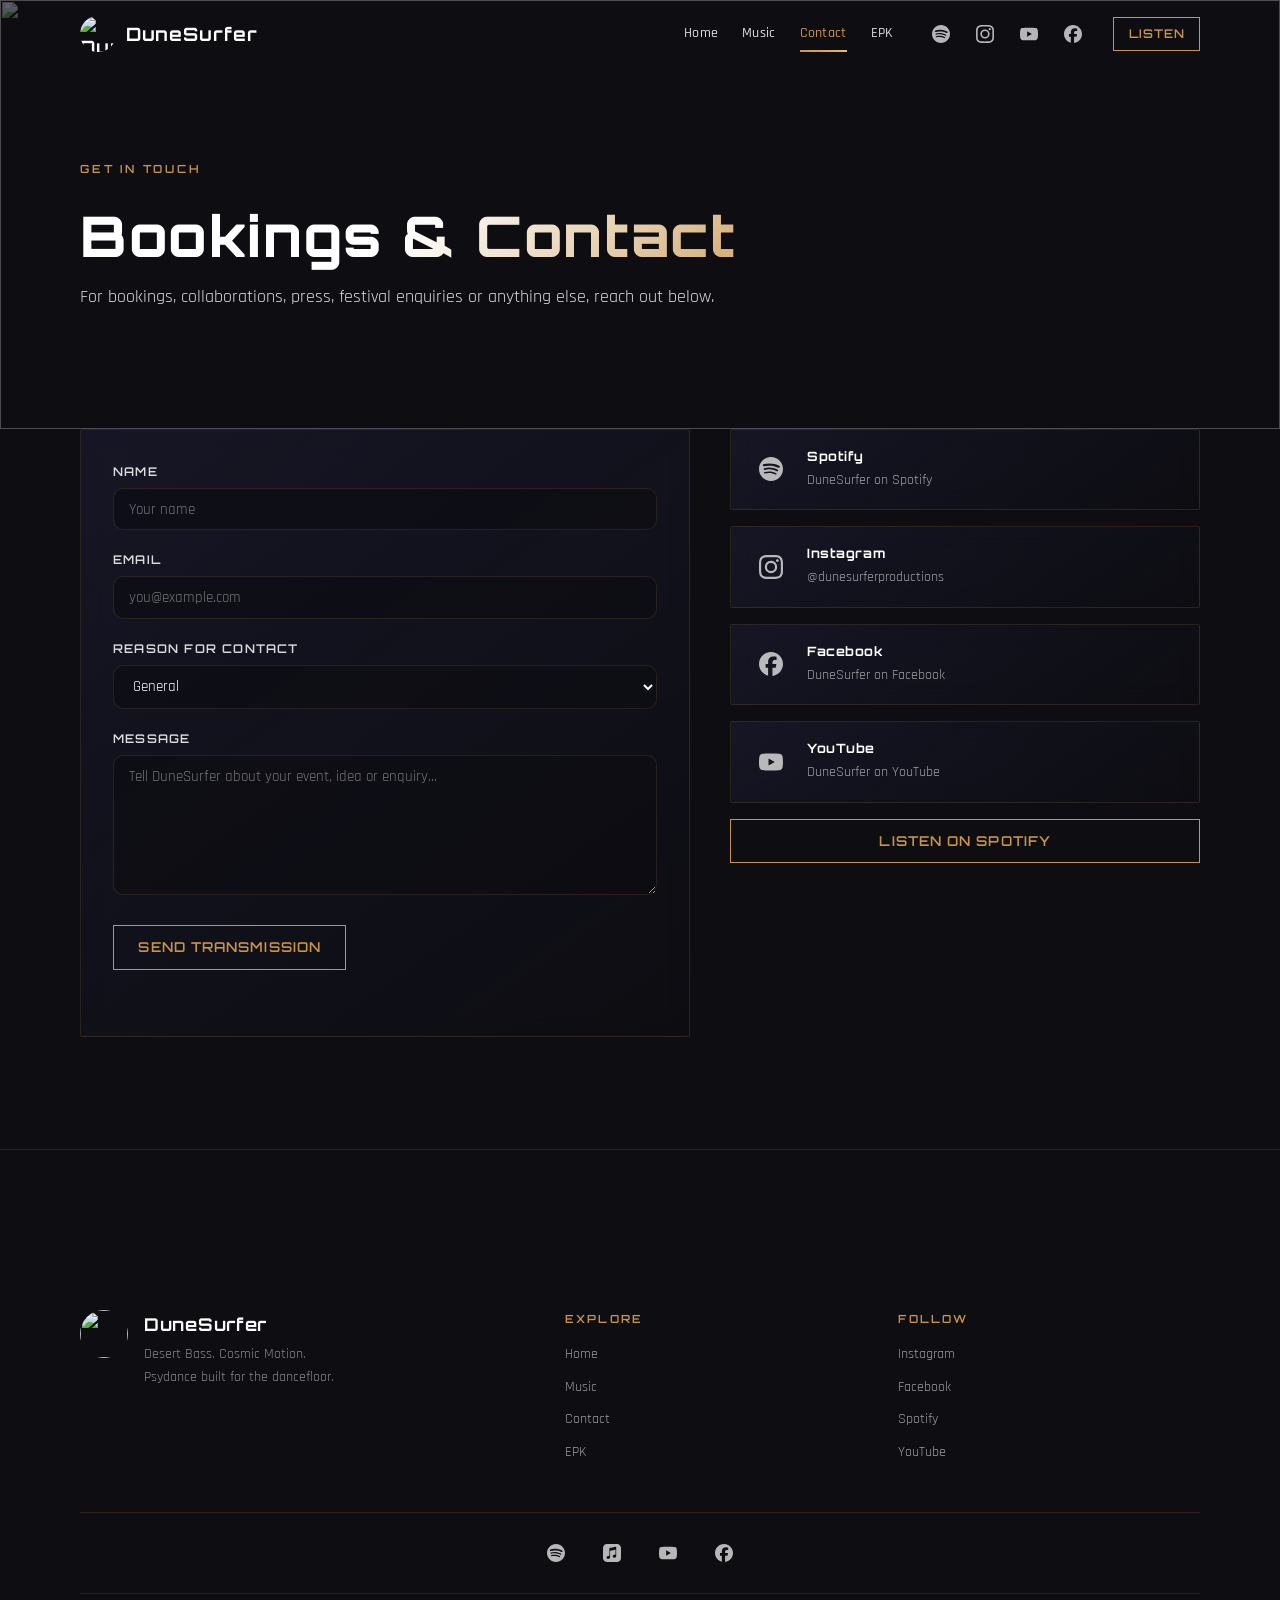
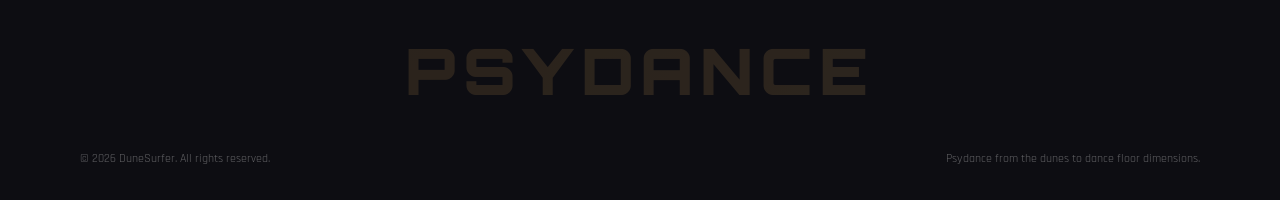
==== commit ec00734c: "Update social links and replace SoundCloud with Facebook" ====
--- a/contact.html
+++ b/contact.html
@@ -38,17 +38,17 @@
         <a class="nav-link" href="./contact.html" aria-current="page">Contact</a>
         <a class="nav-link" href="./epk.html">EPK</a>
         <div class="nav-socials">
-          <a class="icon-link" href="#" target="_blank" rel="noopener" aria-label="DuneSurfer on Spotify">
+          <a class="icon-link" href="https://open.spotify.com/artist/5yhbfY2zBaWWdVUyXtsxox" target="_blank" rel="noopener" aria-label="DuneSurfer on Spotify">
             <img src="./assets/icons/spotify.svg" alt="" aria-hidden="true">
           </a>
-          <a class="icon-link" href="#" target="_blank" rel="noopener" aria-label="DuneSurfer on Instagram">
+          <a class="icon-link" href="https://www.instagram.com/dunesurferproductions/" target="_blank" rel="noopener" aria-label="DuneSurfer on Instagram">
             <img src="./assets/icons/instagram.svg" alt="" aria-hidden="true">
           </a>
-          <a class="icon-link" href="#" target="_blank" rel="noopener" aria-label="DuneSurfer on YouTube">
+          <a class="icon-link" href="https://www.youtube.com/channel/UC5msU4AU61Lor50ytyHyOjA" target="_blank" rel="noopener" aria-label="DuneSurfer on YouTube">
             <img src="./assets/icons/youtube.svg" alt="" aria-hidden="true">
           </a>
-          <a class="icon-link" href="#" target="_blank" rel="noopener" aria-label="DuneSurfer on SoundCloud">
-            <img src="./assets/icons/soundcloud.svg" alt="" aria-hidden="true">
+          <a class="icon-link" href="https://www.facebook.com/DuneSurferProductions" target="_blank" rel="noopener" aria-label="DuneSurfer on Facebook">
+            <img src="./assets/icons/facebook.svg" alt="" aria-hidden="true">
           </a>
         </div>
         <a class="btn btn-primary btn-small" href="./music.html">Listen</a>
@@ -73,7 +73,7 @@
           <input type="hidden" name="access_key" value="74fcd21e-52dd-46b4-9dc5-81939fe8c9ba">
           <input type="hidden" name="subject" value="DuneSurfer website enquiry">
           <input type="hidden" name="from_name" value="DuneSurfer Website">
-          <input type="hidden" name="ccemail" value="dunesurferproductions@gmail.com">
+          <input type="hidden" name="replyto" value="dunesurferproductions@gmail.com">
           <div class="field">
             <label for="cf-name">Name</label>
             <input id="cf-name" name="name" type="text" autocomplete="name" required
@@ -115,46 +115,46 @@
 
         <aside class="contact-side" aria-label="Direct contact channels">
           <div class="contact-card glass-card tilt reveal">
-            <a class="icon-link" href="#" target="_blank" rel="noopener" aria-label="DuneSurfer on Spotify">
+            <a class="icon-link" href="https://open.spotify.com/artist/5yhbfY2zBaWWdVUyXtsxox" target="_blank" rel="noopener" aria-label="DuneSurfer on Spotify">
               <img src="./assets/icons/spotify.svg" alt="" aria-hidden="true">
             </a>
             <div>
               <h3>Spotify</h3>
-              <a class="detail" href="#" target="_blank" rel="noopener">DuneSurfer on Spotify</a>
-            </div>
-          </div>
-
-          <div class="contact-card glass-card tilt reveal">
-            <a class="icon-link" href="#" target="_blank" rel="noopener" aria-label="DuneSurfer on Instagram">
+              <a class="detail" href="https://open.spotify.com/artist/5yhbfY2zBaWWdVUyXtsxox" target="_blank" rel="noopener">DuneSurfer on Spotify</a>
+            </div>
+          </div>
+
+          <div class="contact-card glass-card tilt reveal">
+            <a class="icon-link" href="https://www.instagram.com/dunesurferproductions/" target="_blank" rel="noopener" aria-label="DuneSurfer on Instagram">
               <img src="./assets/icons/instagram.svg" alt="" aria-hidden="true">
             </a>
             <div>
               <h3>Instagram</h3>
-              <a class="detail" href="#" target="_blank" rel="noopener">@dunesurfer</a>
-            </div>
-          </div>
-
-          <div class="contact-card glass-card tilt reveal">
-            <a class="icon-link" href="#" target="_blank" rel="noopener" aria-label="DuneSurfer on SoundCloud">
-              <img src="./assets/icons/soundcloud.svg" alt="" aria-hidden="true">
-            </a>
-            <div>
-              <h3>SoundCloud</h3>
-              <a class="detail" href="#" target="_blank" rel="noopener">DuneSurfer on SoundCloud</a>
-            </div>
-          </div>
-
-          <div class="contact-card glass-card tilt reveal">
-            <a class="icon-link" href="#" target="_blank" rel="noopener" aria-label="DuneSurfer on YouTube">
+              <a class="detail" href="https://www.instagram.com/dunesurferproductions/" target="_blank" rel="noopener">@dunesurferproductions</a>
+            </div>
+          </div>
+
+          <div class="contact-card glass-card tilt reveal">
+            <a class="icon-link" href="https://www.facebook.com/DuneSurferProductions" target="_blank" rel="noopener" aria-label="DuneSurfer on Facebook">
+              <img src="./assets/icons/facebook.svg" alt="" aria-hidden="true">
+            </a>
+            <div>
+              <h3>Facebook</h3>
+              <a class="detail" href="https://www.facebook.com/DuneSurferProductions" target="_blank" rel="noopener">DuneSurfer on Facebook</a>
+            </div>
+          </div>
+
+          <div class="contact-card glass-card tilt reveal">
+            <a class="icon-link" href="https://www.youtube.com/channel/UC5msU4AU61Lor50ytyHyOjA" target="_blank" rel="noopener" aria-label="DuneSurfer on YouTube">
               <img src="./assets/icons/youtube.svg" alt="" aria-hidden="true">
             </a>
             <div>
               <h3>YouTube</h3>
-              <a class="detail" href="#" target="_blank" rel="noopener">DuneSurfer on YouTube</a>
-            </div>
-          </div>
-
-          <a class="btn btn-primary reveal" href="#" target="_blank" rel="noopener">Listen on Spotify</a>
+              <a class="detail" href="https://www.youtube.com/channel/UC5msU4AU61Lor50ytyHyOjA" target="_blank" rel="noopener">DuneSurfer on YouTube</a>
+            </div>
+          </div>
+
+          <a class="btn btn-primary reveal" href="https://open.spotify.com/artist/5yhbfY2zBaWWdVUyXtsxox" target="_blank" rel="noopener">Listen on Spotify</a>
         </aside>
       </div>
     </section>
@@ -186,19 +186,19 @@
         <div class="footer-col">
           <h3>Follow</h3>
           <ul>
-            <li><a href="#" target="_blank" rel="noopener">Instagram</a></li>
-            <li><a href="#" target="_blank" rel="noopener">SoundCloud</a></li>
-            <li><a href="#" target="_blank" rel="noopener">Spotify</a></li>
-            <li><a href="#" target="_blank" rel="noopener">YouTube</a></li>
+            <li><a href="https://www.instagram.com/dunesurferproductions/" target="_blank" rel="noopener">Instagram</a></li>
+            <li><a href="https://www.facebook.com/DuneSurferProductions" target="_blank" rel="noopener">Facebook</a></li>
+            <li><a href="https://open.spotify.com/artist/5yhbfY2zBaWWdVUyXtsxox" target="_blank" rel="noopener">Spotify</a></li>
+            <li><a href="https://www.youtube.com/channel/UC5msU4AU61Lor50ytyHyOjA" target="_blank" rel="noopener">YouTube</a></li>
           </ul>
         </div>
       </div>
 
       <div class="footer-platforms" aria-label="Music platforms">
-        <a class="icon-link" href="#" aria-label="DuneSurfer on Spotify"><img src="./assets/icons/spotify.svg" alt="" aria-hidden="true"></a>
-        <a class="icon-link" href="#" aria-label="DuneSurfer on Apple Music"><img src="./assets/icons/apple-music.svg" alt="" aria-hidden="true"></a>
-        <a class="icon-link" href="#" aria-label="DuneSurfer on YouTube"><img src="./assets/icons/youtube.svg" alt="" aria-hidden="true"></a>
-        <a class="icon-link" href="#" aria-label="DuneSurfer on SoundCloud"><img src="./assets/icons/soundcloud.svg" alt="" aria-hidden="true"></a>
+        <a class="icon-link" href="https://open.spotify.com/artist/5yhbfY2zBaWWdVUyXtsxox" aria-label="DuneSurfer on Spotify"><img src="./assets/icons/spotify.svg" alt="" aria-hidden="true"></a>
+        <a class="icon-link" href="https://music.apple.com/us/artist/dunesurfer/1896529314" aria-label="DuneSurfer on Apple Music"><img src="./assets/icons/apple-music.svg" alt="" aria-hidden="true"></a>
+        <a class="icon-link" href="https://www.youtube.com/channel/UC5msU4AU61Lor50ytyHyOjA" aria-label="DuneSurfer on YouTube"><img src="./assets/icons/youtube.svg" alt="" aria-hidden="true"></a>
+        <a class="icon-link" href="https://www.facebook.com/DuneSurferProductions" aria-label="DuneSurfer on Facebook"><img src="./assets/icons/facebook.svg" alt="" aria-hidden="true"></a>
       </div>
 
       <p class="footer-genre">Psydance</p>
